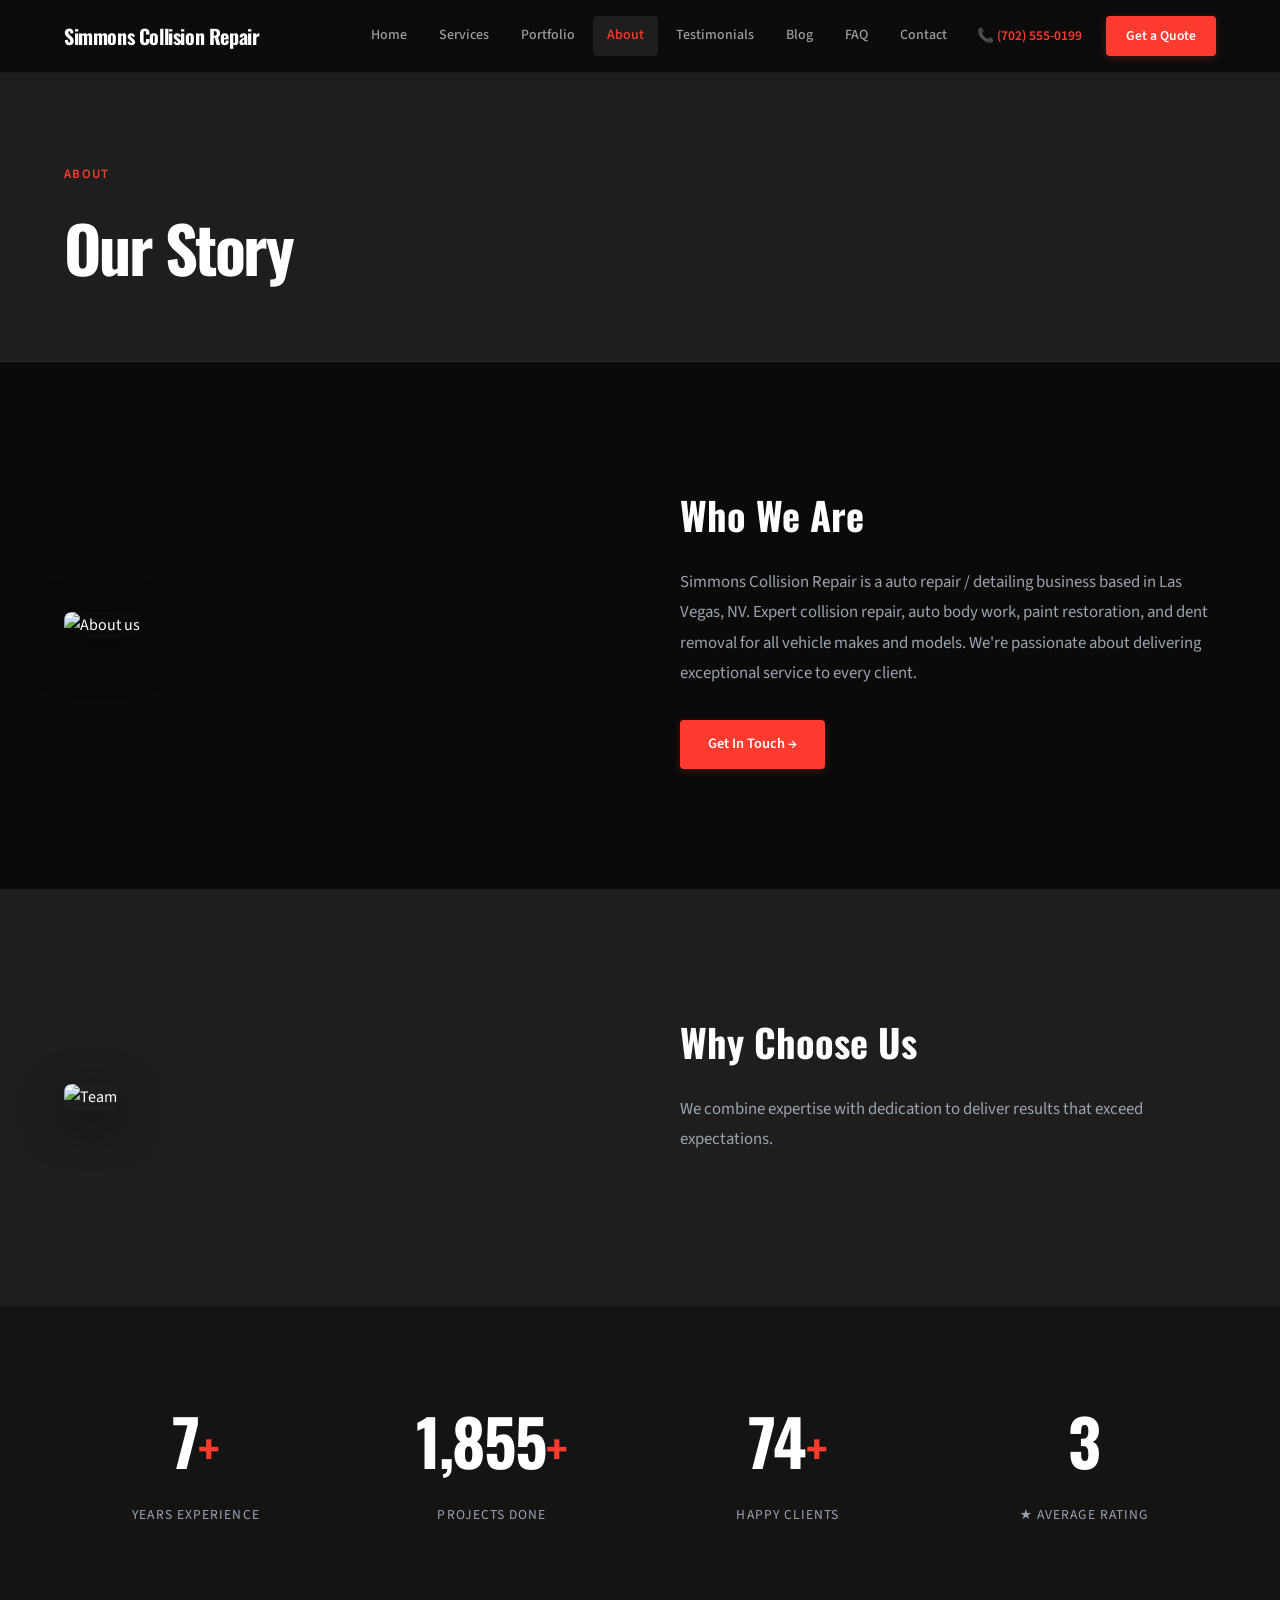
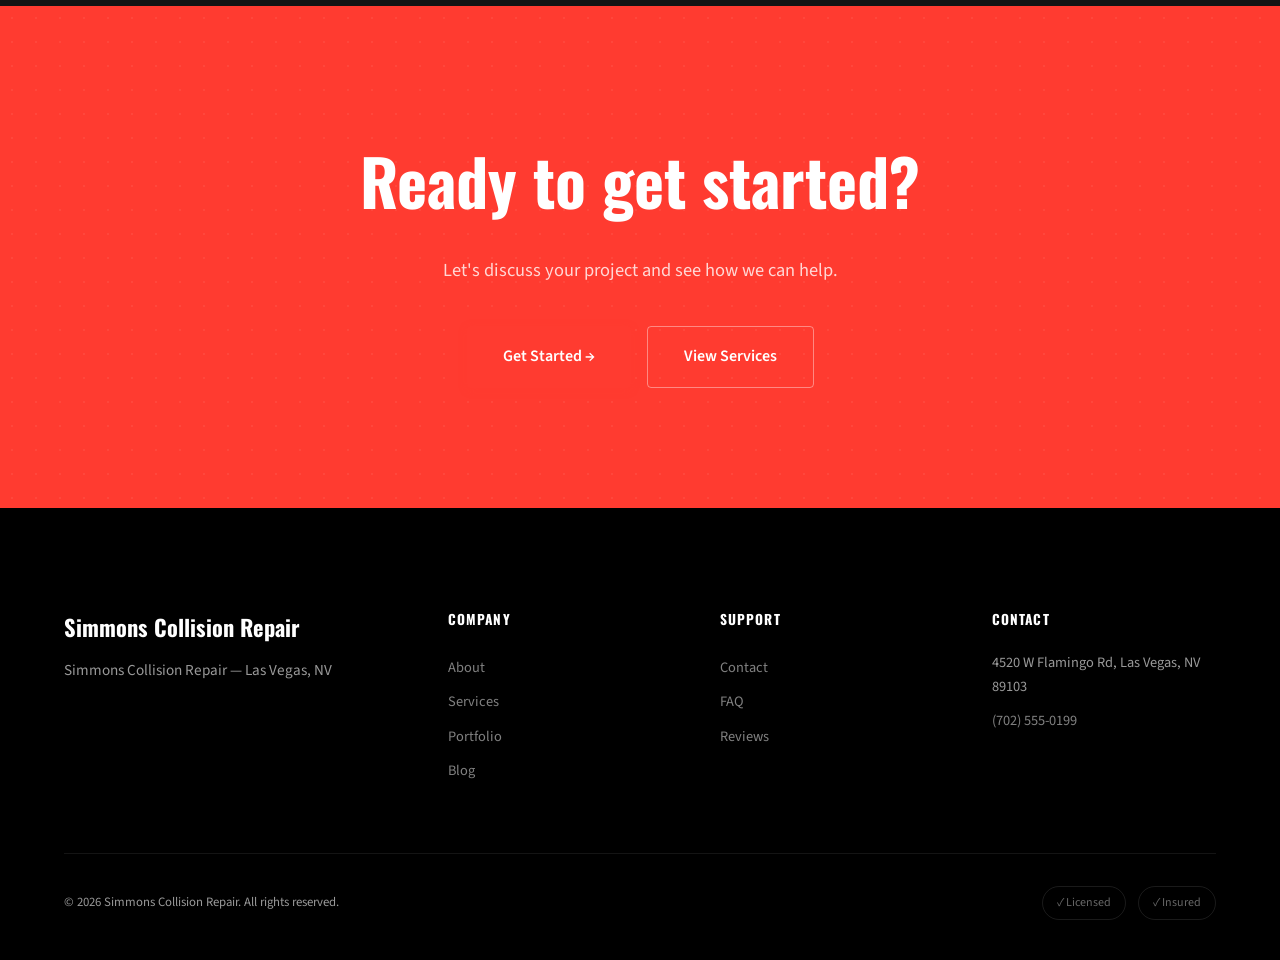
==== about.html @ 761c72a9 "Site build update" ====
<!DOCTYPE html>
<html lang="en" data-personality="bold">
<head>
  <meta charset="UTF-8">
  <meta name="viewport" content="width=device-width, initial-scale=1.0">
  <title>About | Simmons Collision Repair</title>
  <meta name="description" content="Expert collision repair, auto body work, paint restoration, and dent removal for all vehicle makes and models">
  <meta property="og:title" content="About | Simmons Collision Repair">
  <meta property="og:description" content="Expert collision repair, auto body work, paint restoration, and dent removal for all vehicle makes and models">
  <meta property="og:image" content="https://images.pexels.com/photos/33814733/pexels-photo-33814733.jpeg?auto=compress&amp;cs=tinysrgb&amp;dpr=2&amp;h=650&amp;w=940">
  <meta property="og:type" content="website">
  <meta name="twitter:card" content="summary_large_image">
  <link rel="preconnect" href="https://fonts.googleapis.com">
  <link rel="preconnect" href="https://fonts.gstatic.com" crossorigin>
  <link href="https://fonts.googleapis.com/css2?family=Oswald:wght@300;400;500;600;700;800;900&family=Source%20Sans%203:wght@300;400;500;600&display=swap" rel="stylesheet">
  <link rel="stylesheet" href="css/styles.css">
  <script type="application/ld+json">
  { "@context":"https://schema.org", "@type":"LocalBusiness",
    "name":"Simmons Collision Repair", "description":"Expert collision repair, auto body work, paint restoration, and dent removal for all vehicle makes and models",
    "address":{"@type":"PostalAddress","streetAddress":"4520 W Flamingo Rd, Las Vegas, NV 89103","addressLocality":"Las Vegas, NV"},"telephone":"(702) 555-0199" }
  </script>
</head>
<body>
  <nav class="nav nav--dark" id="nav">
    <div class="nav__inner">
      <a href="index.html" class="nav__logo">Simmons Collision Repair</a>
      <button class="nav__toggle" id="navToggle" aria-label="Menu">
        <span></span><span></span><span></span>
      </button>
      <div class="nav__menu" id="navMenu">
        <div class="nav__links"><a href="index.html" class="">Home</a>
            <a href="services.html" class="">Services</a>
            <a href="portfolio.html" class="">Portfolio</a>
            <a href="about.html" class="active">About</a>
            <a href="testimonials.html" class="">Testimonials</a>
            <a href="blog.html" class="">Blog</a>
            <a href="faq.html" class="">FAQ</a>
            <a href="contact.html" class="">Contact</a></div>
        <a href="tel:7025550199" class="nav__phone">📞 (702) 555-0199</a>
        <a href="contact.html" class="btn btn--sm btn--primary nav__cta">Get a Quote</a>
      </div>
    </div>
  </nav>
  <section class="page-hero"><div class="container"><span class="section__badge reveal">About</span>
    <h1 class="page-hero__title reveal">Our Story</h1></div></section>
  <section class="section"><div class="container"><div class="split">
    <div class="split__media reveal"><img src="https://images.pexels.com/photos/8986100/pexels-photo-8986100.jpeg?auto=compress&amp;cs=tinysrgb&amp;h=650&amp;w=940" alt="About us" loading="lazy"></div>
    <div class="split__content reveal"><h2 class="split__title">Who We Are</h2>
      <p class="split__text">Simmons Collision Repair is a auto repair / detailing business based in Las Vegas, NV. Expert collision repair, auto body work, paint restoration, and dent removal for all vehicle makes and models. We're passionate about delivering exceptional service to every client.</p><a href="contact.html" class="btn btn--primary">Get In Touch →</a></div>
  </div></div></section>
  <section class="section section--alt"><div class="container"><div class="split split--reverse">
    <div class="split__content reveal"><h2 class="split__title">Why Choose Us</h2>
      <p class="split__text">We combine expertise with dedication to deliver results that exceed expectations.</p></div>
    <div class="split__media reveal"><img src="https://images.pexels.com/photos/8478222/pexels-photo-8478222.jpeg?auto=compress&amp;cs=tinysrgb&amp;h=350" alt="Team" loading="lazy"></div>
  </div></div></section>

  <section class="stats ">
    <div class="container">
      <div class="stats__grid">
        <div class="stats__item reveal">
          <span class="stats__number" data-count="10">0</span><span class="stats__plus">+</span>
          <span class="stats__label">Years Experience</span>
        </div>
        <div class="stats__item reveal">
          <span class="stats__number" data-count="2500">0</span><span class="stats__plus">+</span>
          <span class="stats__label">Projects Done</span>
        </div>
        <div class="stats__item reveal">
          <span class="stats__number" data-count="100">0</span><span class="stats__plus">+</span>
          <span class="stats__label">Happy Clients</span>
        </div>
        <div class="stats__item reveal">
          <span class="stats__number" data-count="5.0">0</span>
          <span class="stats__label">★ Average Rating</span>
        </div>
      </div>
    </div>
  </section>
  <section class="cta-block">
    <div class="cta-block__pattern"></div>
    <div class="container cta-block__inner">
      <h2 class="cta-block__title reveal">Ready to get started?</h2>
      <p class="cta-block__text reveal">Let's discuss your project and see how we can help.</p>
      <div class="cta-block__buttons reveal">
        <a href="contact.html" class="btn btn--primary btn--lg">Get Started →</a>
        <a href="services.html" class="btn btn--outline-white btn--lg">View Services</a>
      </div>
    </div>
  </section>
  <footer class="footer">
    <div class="container">
      <div class="footer__top">
        <div class="footer__brand">
          <a href="index.html" class="footer__logo">Simmons Collision Repair</a>
          <p class="footer__tagline">Simmons Collision Repair — Las Vegas, NV</p>
          
        </div>
        <div class="footer__col">
          <h4>Company</h4>
          <a href="about.html">About</a><a href="services.html">Services</a>
          <a href="portfolio.html">Portfolio</a><a href="blog.html">Blog</a>
        </div>
        <div class="footer__col">
          <h4>Support</h4>
          <a href="contact.html">Contact</a><a href="faq.html">FAQ</a>
          <a href="testimonials.html">Reviews</a>
        </div>
        <div class="footer__col">
          <h4>Contact</h4>
          <p>4520 W Flamingo Rd, Las Vegas, NV 89103</p>
          <p><a href="tel:7025550199" class="footer__phone">(702) 555-0199</a></p>
        </div>
      </div>
      
      <div class="footer__bottom">
        <p>&copy; 2026 Simmons Collision Repair. All rights reserved.</p>
        <div class="footer__badges"><span class="badge">✓ Licensed</span><span class="badge">✓ Insured</span></div>
      </div>
    </div>
  </footer>
  <script src="js/main.js"></script>
</body>
</html>
---- css/styles.css ----
*, *::before, *::after { box-sizing: border-box; margin: 0; padding: 0; }
:root {
  --primary: #FF3B30; --secondary: #1A1A1A; --accent: #FF9500;
  --bg: #0A0A0A; --surface: #141414; --surface-alt: #1E1E1E;
  --text: #FFFFFF; --text-muted: #9CA3AF; --text-light: #6B7280;
  --hero-bg-color: #000000; --hero-text: #FFFFFF;
  --radius: 4px; --radius-lg: 8px;
  --font-display: 'Oswald', system-ui, sans-serif;
  --font-body: 'Source Sans 3', system-ui, sans-serif;
  --display-weight: 900; --body-weight: 400;
  --headline-size: clamp(3.5rem, 9vw, 7rem);
  --section-padding: 120px;
  --transition: 0.3s cubic-bezier(0.4, 0, 0.2, 1);
  --shadow-sm: 0 1px 3px rgba(0,0,0,0.3);
  --shadow-md: 0 4px 16px rgba(0,0,0,0.4);
  --shadow-lg: 0 12px 40px rgba(0,0,0,0.5);
  --shadow-xl: 0 24px 64px rgba(0,0,0,0.6);
}
html { scroll-behavior: smooth; }
body { font-family: var(--font-body); font-weight: var(--body-weight); color: var(--text); background: var(--bg); line-height: 1.7; -webkit-font-smoothing: antialiased; overflow-x: hidden; }
.container { max-width: 1200px; margin: 0 auto; padding: 0 24px; }
.container--sm { max-width: 800px; }

/* NAV */
.nav { position: fixed; top: 0; left: 0; right: 0; z-index: 1000; background: rgba(10,10,10,0.9); backdrop-filter: blur(20px); border-bottom: 1px solid rgba(255,255,255,0.06); transition: var(--transition); }
.nav.scrolled { box-shadow: 0 1px 12px rgba(0,0,0,0.4); }
.nav__inner { max-width: 1200px; margin: 0 auto; padding: 0 24px; display: flex; align-items: center; justify-content: space-between; height: 72px; }
.nav__logo { font-family: var(--font-display); font-weight: var(--display-weight); font-size: 1.25rem; color: #fff; text-decoration: none; letter-spacing: -0.02em; }
.nav__menu { display: flex; align-items: center; gap: 8px; }
.nav__links { display: flex; gap: 4px; }
.nav__links a { font-weight: 500; font-size: 0.875rem; color: rgba(255,255,255,0.6); text-decoration: none; padding: 8px 14px; border-radius: var(--radius); transition: var(--transition); }
.nav__links a:hover { color: #fff; background: rgba(255,255,255,0.06); }
.nav__links a.active { color: var(--primary); background: rgba(255,255,255,0.08); }
.nav__cta { margin-left: 16px; }
.nav__toggle { display: none; flex-direction: column; gap: 5px; background: none; border: none; cursor: pointer; padding: 8px; z-index: 1001; }
.nav__toggle span { display: block; width: 22px; height: 2px; background: #fff; transition: var(--transition); border-radius: 2px; }
.nav__toggle.active span:nth-child(1) { transform: rotate(45deg) translate(5px,5px); }
.nav__toggle.active span:nth-child(2) { opacity: 0; }
.nav__toggle.active span:nth-child(3) { transform: rotate(-45deg) translate(5px,-5px); }

/* HERO BASE */
.hero { min-height: 100vh; display: flex; align-items: center; position: relative; overflow: hidden; padding-top: 72px; }
.hero__bg { position: absolute; inset: 0; background-image: var(--hero-bg); background-size: cover; background-position: center; }
.hero__overlay { position: absolute; inset: 0; background: linear-gradient(135deg, rgba(0,0,0,0.75), rgba(0,0,0,0.4)); }
.hero__inner { position: relative; z-index: 2; padding: 80px 0 120px; width: 100%; }
.hero__content { max-width: 720px; }
.hero__badge { display: inline-flex; align-items: center; gap: 10px; padding: 8px 18px; border-radius: 100px; font-size: 0.8rem; font-weight: 500; margin-bottom: 28px; }
.hero__badge-dot { width: 8px; height: 8px; background: #22c55e; border-radius: 50%; box-shadow: 0 0 8px #22c55e; animation: pulse 2s infinite; }
@keyframes pulse { 0%,100% { opacity:1; } 50% { opacity:0.4; } }
.hero__title { font-family: var(--font-display); font-size: var(--headline-size); font-weight: var(--display-weight); line-height: 1.05; letter-spacing: -0.04em; margin-bottom: 24px; }
.hero__subtitle { font-size: clamp(1.1rem, 2vw, 1.3rem); line-height: 1.7; margin-bottom: 40px; max-width: 560px; }
.hero__actions { display: flex; gap: 16px; flex-wrap: wrap; }
.hero__divider { width: 48px; height: 2px; background: var(--accent); margin-bottom: 24px; }

/* HERO VARIANTS */
.hero--bold .hero__title, .hero--bold .hero__subtitle { color: #fff; }
.hero--bold .hero__badge { background: rgba(255,255,255,0.08); border: 1px solid rgba(255,255,255,0.12); color: rgba(255,255,255,0.9); }
.hero--bold .hero__geometric { position: absolute; inset: 0; z-index: 1; overflow: hidden; }
.hero--bold .hero__geometric div { position: absolute; border: 2px solid var(--primary); opacity: 0.15; }
.hero--bold .hero__geometric div:nth-child(1) { width: 300px; height: 300px; top: 10%; right: -50px; transform: rotate(15deg); }
.hero--bold .hero__geometric div:nth-child(2) { width: 200px; height: 200px; bottom: 15%; right: 20%; transform: rotate(-30deg); }
.hero--bold .hero__geometric div:nth-child(3) { width: 150px; height: 150px; top: 40%; right: 10%; border-radius: 50%; }

.hero--elegant { background: var(--hero-bg-color); min-height: 90vh; }
.hero--elegant .hero__inner--split { display: grid; grid-template-columns: 1fr 1fr; gap: 80px; align-items: center; }
.hero--elegant .hero__title { color: var(--hero-text); font-weight: 600; letter-spacing: -0.03em; }
.hero--elegant .hero__subtitle { color: var(--text-muted); }
.hero--elegant .hero__media img { width: 100%; border-radius: var(--radius-lg); object-fit: cover; aspect-ratio: 3/4; }

.hero--friendly { background: var(--hero-bg-color); }
.hero--friendly .hero__title { color: var(--hero-text); }
.hero--friendly .hero__subtitle { color: var(--text-muted); margin-left: auto; margin-right: auto; }
.hero--friendly .hero__badge { background: var(--surface); border: 1px solid rgba(0,0,0,0.08); color: var(--text); font-size: 1rem; padding: 10px 24px; border-radius: var(--radius-lg); }
.hero--friendly .hero__shapes { position: absolute; inset: 0; overflow: hidden; z-index: 0; }
.hero--friendly .hero__shapes div { position: absolute; border-radius: 50%; opacity: 0.08; }
.hero--friendly .hero__shapes div:nth-child(1) { width: 400px; height: 400px; background: var(--primary); top: -100px; right: -100px; }
.hero--friendly .hero__shapes div:nth-child(2) { width: 300px; height: 300px; background: var(--secondary); bottom: -50px; left: -80px; }
.hero--friendly .hero__shapes div:nth-child(3) { width: 200px; height: 200px; background: var(--accent); top: 50%; left: 60%; }

.hero--modern { background: var(--hero-bg-color); }
.hero--modern .hero__mesh { position: absolute; inset: 0; background: radial-gradient(at 30% 20%, color-mix(in srgb, var(--primary) 8%, transparent) 0%, transparent 60%), radial-gradient(at 70% 80%, color-mix(in srgb, var(--accent) 6%, transparent) 0%, transparent 50%); }
.hero--modern .hero__title { color: var(--hero-text); }
.hero--modern .hero__subtitle { color: var(--text-muted); margin-left: auto; margin-right: auto; }
.hero--modern .hero__badge { background: var(--surface); border: 1px solid rgba(0,0,0,0.08); color: var(--text-muted); }

.hero--trustworthy .hero__title { color: #fff; }
.hero--trustworthy .hero__subtitle { color: rgba(255,255,255,0.8); }
.hero--trustworthy .hero__badges-strip { display: flex; gap: 12px; flex-wrap: wrap; margin-bottom: 28px; }
.trust-badge { background: rgba(255,255,255,0.1); border: 1px solid rgba(255,255,255,0.2); color: rgba(255,255,255,0.9); padding: 6px 16px; border-radius: 4px; font-size: 0.8rem; font-weight: 600; }

.hero--energetic .hero__gradient-overlay { position: absolute; inset: 0; background: linear-gradient(135deg, rgba(220,38,38,0.6), rgba(124,58,237,0.4), rgba(0,0,0,0.8)); }
.hero--energetic .hero__diagonal { position: absolute; bottom: -2px; left: 0; right: 0; height: 120px; background: var(--bg); clip-path: polygon(0 100%, 100% 0, 100% 100%); z-index: 3; }
.hero--energetic .hero__title { color: #fff; text-transform: uppercase; letter-spacing: -0.02em; }
.hero--energetic .hero__subtitle { color: rgba(255,255,255,0.7); }
.hero--energetic .hero__badge { background: rgba(255,255,255,0.08); border: 1px solid rgba(255,255,255,0.15); color: rgba(255,255,255,0.9); letter-spacing: 0.15em; text-transform: uppercase; font-size: 0.75rem; }
.btn--glow { box-shadow: 0 0 30px color-mix(in srgb, var(--primary) 40%, transparent); }
.btn--glow:hover { box-shadow: 0 0 50px color-mix(in srgb, var(--primary) 60%, transparent); }

/* BUTTONS */
.btn { display: inline-flex; align-items: center; justify-content: center; padding: 12px 28px; border-radius: var(--radius); font-family: var(--font-body); font-weight: 600; font-size: 0.9rem; text-decoration: none; transition: all 0.25s; cursor: pointer; border: none; min-height: 44px; white-space: nowrap; }
.btn--sm { padding: 8px 20px; font-size: 0.85rem; min-height: 36px; }
.btn--lg { padding: 16px 36px; font-size: 1rem; min-height: 52px; }
.btn--full { width: 100%; }
.btn--primary { background: var(--primary); color: #fff; box-shadow: 0 2px 8px color-mix(in srgb, var(--primary) 25%, transparent); }
.btn--primary:hover { filter: brightness(1.1); transform: translateY(-2px); box-shadow: 0 8px 24px color-mix(in srgb, var(--primary) 35%, transparent); }
.btn--ghost { background: transparent; color: #fff; border: 1.5px solid rgba(255,255,255,0.3); }
.btn--ghost:hover { background: rgba(255,255,255,0.1); border-color: rgba(255,255,255,0.5); }
.btn--outline { background: transparent; color: var(--primary); border: 1.5px solid var(--primary); }
.btn--outline:hover { background: var(--primary); color: #fff; }
.btn--outline-white { background: transparent; color: #fff; border: 1.5px solid rgba(255,255,255,0.4); }
.btn--outline-white:hover { background: rgba(255,255,255,0.15); border-color: #fff; }

/* SECTIONS */
.section { padding: var(--section-padding) 0; }
.section--alt { background: var(--surface-alt); }
.section__header { text-align: center; max-width: 640px; margin: 0 auto 72px; }
.section__badge { display: inline-block; font-size: 0.8rem; font-weight: 600; text-transform: uppercase; letter-spacing: 0.1em; color: var(--primary); margin-bottom: 16px; }
.section__title { font-family: var(--font-display); font-size: clamp(2.2rem, 4vw, 3.5rem); font-weight: var(--display-weight); letter-spacing: -0.03em; line-height: 1.1; margin-bottom: 20px; }
.section__cta { text-align: center; margin-top: 56px; }
.page-hero { padding: 160px 0 80px; background: var(--surface-alt); border-bottom: 1px solid rgba(255,255,255,0.06); }
.page-hero__title { font-family: var(--font-display); font-size: clamp(2.8rem, 5vw, 4.5rem); font-weight: var(--display-weight); letter-spacing: -0.04em; line-height: 1.05; margin-top: 12px; }
.page-hero__subtitle { color: var(--text-muted); font-size: 1.2rem; margin-top: 16px; max-width: 600px; line-height: 1.7; }

/* GRID */
.grid { display: grid; gap: 32px; }
.grid--2 { grid-template-columns: repeat(auto-fit, minmax(340px, 1fr)); }
.grid--3 { grid-template-columns: repeat(auto-fit, minmax(300px, 1fr)); }

/* CARDS */
.card { background: var(--surface); border-radius: var(--radius-lg); overflow: hidden; border: 1px solid rgba(255,255,255,0.06); transition: transform 0.4s cubic-bezier(0.4,0,0.2,1), box-shadow 0.4s; }
.card:hover { transform: translateY(-8px); box-shadow: var(--shadow-xl); }
.card__accent { height: 4px; background: linear-gradient(90deg, var(--primary), var(--accent)); }
.card__img, .card__img-wrap img { width: 100%; height: 240px; object-fit: cover; display: block; }
.card__body { padding: 28px; }
.card__category { display: inline-block; font-size: 0.75rem; font-weight: 600; text-transform: uppercase; letter-spacing: 0.08em; color: var(--primary); margin-bottom: 12px; }
.card__title { font-family: var(--font-display); font-size: 1.25rem; font-weight: 700; margin-bottom: 10px; line-height: 1.3; }
.card__text { color: var(--text-muted); font-size: 0.95rem; margin-bottom: 20px; line-height: 1.7; }
.card__meta { font-size: 0.8rem; color: var(--text-light); }

/* STATS */
.stats { background: var(--surface); padding: 80px 0; }
.stats--dark { background: #0a0a0a; color: #fff; }
.stats--dark .stats__number { color: #fff; }
.stats--dark .stats__label { color: rgba(255,255,255,0.5); }
.stats__grid { display: grid; grid-template-columns: repeat(4, 1fr); gap: 32px; }
.stats__item { text-align: center; }
.stats__number { font-family: var(--font-display); font-size: clamp(2.5rem, 5vw, 4rem); font-weight: var(--display-weight); letter-spacing: -0.03em; display: inline; }
.stats__plus { font-family: var(--font-display); font-size: clamp(2rem, 4vw, 3rem); font-weight: var(--display-weight); color: var(--primary); }
.stats__label { font-size: 0.85rem; color: var(--text-muted); text-transform: uppercase; letter-spacing: 0.08em; margin-top: 8px; display: block; }

/* TESTIMONIALS */
.testimonials__list { display: grid; gap: 24px; max-width: 800px; margin: 0 auto; }
.testimonial { padding: 36px; background: var(--surface); border-radius: var(--radius-lg); border: 1px solid rgba(255,255,255,0.06); position: relative; transition: transform 0.3s, box-shadow 0.3s; }
.testimonial:hover { transform: translateY(-4px); box-shadow: var(--shadow-lg); }
.testimonial--full { background: var(--surface-alt); }
.testimonial__quote { font-family: Georgia, serif; font-size: 4rem; color: var(--primary); opacity: 0.2; line-height: 1; position: absolute; top: 16px; right: 28px; }
.testimonial__stars { color: var(--accent); font-size: 1rem; margin-bottom: 16px; letter-spacing: 2px; }
.testimonial__text { font-size: 1rem; line-height: 1.7; margin-bottom: 24px; font-style: italic; }
.testimonial__author { display: flex; align-items: center; gap: 14px; }
.testimonial__avatar { width: 44px; height: 44px; border-radius: 50%; background: var(--primary); color: #fff; display: flex; align-items: center; justify-content: center; font-weight: 700; font-size: 1.1rem; }
.testimonial__name { font-weight: 600; font-size: 0.95rem; }
.testimonial__role { font-size: 0.8rem; color: var(--text-muted); }

/* SERVICE DETAIL */
.service-detail__list { display: flex; flex-direction: column; gap: 100px; }
.service-detail { display: grid; grid-template-columns: 1fr 1fr; gap: 64px; align-items: center; }
.service-detail:nth-child(even) { direction: rtl; }
.service-detail:nth-child(even) > * { direction: ltr; }
.service-detail__img img { width: 100%; border-radius: var(--radius-lg); object-fit: cover; aspect-ratio: 4/3; box-shadow: var(--shadow-lg); }
.service-detail__content h2 { font-family: var(--font-display); font-size: 2rem; font-weight: var(--display-weight); margin-bottom: 16px; }
.service-detail__content p { color: var(--text-muted); line-height: 1.8; margin-bottom: 28px; }

/* SPLIT */
.split { display: grid; grid-template-columns: 1fr 1fr; gap: 80px; align-items: center; }
.split--reverse { direction: rtl; }
.split--reverse > * { direction: ltr; }
.split__media img { width: 100%; border-radius: var(--radius-lg); object-fit: cover; aspect-ratio: 4/3; box-shadow: var(--shadow-lg); }
.split__title { font-family: var(--font-display); font-size: clamp(1.8rem, 3vw, 2.5rem); font-weight: var(--display-weight); margin-bottom: 20px; }
.split__text { color: var(--text-muted); line-height: 1.8; margin-bottom: 32px; font-size: 1.05rem; }

/* CTA BLOCK */
.cta-block { background: var(--primary); padding: var(--section-padding) 0; position: relative; overflow: hidden; }
.cta-block__pattern { position: absolute; inset: 0; background-image: radial-gradient(rgba(255,255,255,0.06) 1px, transparent 1px); background-size: 24px 24px; }
.cta-block__inner { position: relative; text-align: center; }
.cta-block__title { font-family: var(--font-display); font-size: clamp(2.5rem, 5vw, 4rem); font-weight: var(--display-weight); color: #fff; margin-bottom: 20px; }
.cta-block__text { color: rgba(255,255,255,0.8); font-size: 1.15rem; max-width: 560px; margin: 0 auto 40px; line-height: 1.7; }
.cta-block__buttons { display: flex; gap: 16px; justify-content: center; flex-wrap: wrap; }

/* FAQ */
.faq__list { display: flex; flex-direction: column; gap: 8px; }
.faq { border: 1px solid rgba(255,255,255,0.08); border-radius: var(--radius-lg); overflow: hidden; }
.faq__question { width: 100%; padding: 22px 28px; display: flex; justify-content: space-between; align-items: center; background: var(--surface); border: none; cursor: pointer; text-align: left; font-family: var(--font-body); font-size: 1rem; font-weight: 600; color: var(--text); transition: background 0.2s; }
.faq__question:hover { background: var(--surface-alt); }
.faq__icon { transition: transform 0.3s; flex-shrink: 0; margin-left: 16px; }
.faq.open .faq__icon { transform: rotate(180deg); }
.faq__answer { max-height: 0; overflow: hidden; transition: max-height 0.4s ease, padding 0.4s ease; background: var(--surface); }
.faq.open .faq__answer { max-height: 300px; padding: 0 28px 22px; }
.faq__answer p { color: var(--text-muted); line-height: 1.7; }

/* CONTACT */
.contact-grid { display: grid; grid-template-columns: 1.3fr 0.7fr; gap: 64px; align-items: start; }
.contact-form { display: flex; flex-direction: column; gap: 20px; }
.form-row { display: grid; grid-template-columns: 1fr 1fr; gap: 20px; }
.form-group { display: flex; flex-direction: column; gap: 8px; }
.form-group label { font-weight: 600; font-size: 0.85rem; }
.form-group input, .form-group textarea { padding: 14px 18px; border: 1.5px solid rgba(255,255,255,0.12); border-radius: var(--radius); font-family: var(--font-body); font-size: 0.95rem; transition: var(--transition); background: var(--surface); color: var(--text); }
.form-group input:focus, .form-group textarea:focus { outline: none; border-color: var(--primary); box-shadow: 0 0 0 4px color-mix(in srgb, var(--primary) 12%, transparent); }
.contact-info { display: flex; flex-direction: column; gap: 20px; }
.contact-info__card { padding: 28px; background: var(--surface); border-radius: var(--radius-lg); border: 1px solid rgba(255,255,255,0.06); }
.contact-info__card h3 { font-family: var(--font-display); font-size: 1rem; font-weight: 700; margin-bottom: 8px; }
.contact-info__card p { color: var(--text-muted); font-size: 0.9rem; margin-bottom: 4px; }
.contact-info__card a { color: var(--primary); text-decoration: none; transition: var(--transition); }
.contact-info__card a:hover { opacity: 0.8; }
.contact-phone { font-family: var(--font-display); font-size: 1.5rem; font-weight: var(--display-weight); color: var(--primary); text-decoration: none; display: block; margin-top: 4px; }
.contact-phone:hover { opacity: 0.8; }
.map-embed { border-radius: var(--radius-lg); overflow: hidden; box-shadow: var(--shadow-lg); }
.nav__phone { font-size: 0.85rem; font-weight: 600; color: var(--primary); text-decoration: none; margin-left: 8px; white-space: nowrap; }
.nav__phone:hover { opacity: 0.8; }
.footer__phone { color: rgba(255,255,255,0.7); text-decoration: none; }
.footer__phone:hover { color: #fff; }
.footer__website a { color: rgba(255,255,255,0.5); text-decoration: none; font-size: 0.9rem; }
.footer__website a:hover { color: #fff; }
.footer__hours { border-top: 1px solid rgba(255,255,255,0.08); padding-top: 32px; margin-bottom: 32px; display: grid; grid-template-columns: repeat(auto-fit, minmax(200px, 1fr)); gap: 8px; }
.footer__hours h4 { grid-column: 1 / -1; color: #fff; font-family: var(--font-display); font-size: 0.85rem; text-transform: uppercase; letter-spacing: 0.08em; margin-bottom: 8px; font-weight: 700; }
.footer__hours p { color: rgba(255,255,255,0.5); font-size: 0.85rem; }
.split__website { margin-bottom: 20px; }
.split__website a { color: var(--primary); text-decoration: none; font-weight: 500; }
.split__website a:hover { opacity: 0.8; }
.empty-state { text-align: center; padding: 80px 20px; }
.empty-state h2 { font-family: var(--font-display); font-size: 1.8rem; margin-bottom: 16px; }

/* PRICING */
.pricing-section { background: var(--surface-alt); }
.pricing__grid { display: grid; grid-template-columns: repeat(auto-fit, minmax(320px, 1fr)); gap: 32px; max-width: 860px; margin: 0 auto; }
.pricing__card { background: var(--surface); border: 1px solid rgba(255,255,255,0.08); border-radius: var(--radius-lg); padding: 40px 32px; display: flex; flex-direction: column; position: relative; transition: transform 0.3s, box-shadow 0.3s; }
.pricing__card:hover { transform: translateY(-4px); box-shadow: var(--shadow-lg); }
.pricing__card--featured { border: 2px solid var(--primary); box-shadow: var(--shadow-md); }
.pricing__badge { position: absolute; top: -14px; left: 50%; transform: translateX(-50%); background: var(--primary); color: #fff; font-size: 0.75rem; font-weight: 700; text-transform: uppercase; letter-spacing: 0.08em; padding: 6px 20px; border-radius: 100px; white-space: nowrap; }
.pricing__header { text-align: center; margin-bottom: 32px; padding-bottom: 32px; border-bottom: 1px solid rgba(255,255,255,0.06); }
.pricing__plan { font-family: var(--font-display); font-size: 1.1rem; font-weight: 700; text-transform: uppercase; letter-spacing: 0.05em; color: var(--text-muted); margin-bottom: 16px; }
.pricing__price { display: flex; align-items: flex-start; justify-content: center; gap: 2px; }
.pricing__currency { font-family: var(--font-display); font-size: 1.5rem; font-weight: 700; margin-top: 8px; }
.pricing__amount { font-family: var(--font-display); font-size: 4rem; font-weight: var(--display-weight); letter-spacing: -0.03em; line-height: 1; }
.pricing__period { font-size: 0.85rem; color: var(--text-muted); margin-top: 8px; }
.pricing__features { list-style: none; flex: 1; margin-bottom: 32px; display: flex; flex-direction: column; gap: 12px; }
.pricing__features li { font-size: 0.95rem; color: var(--text-muted); padding-left: 4px; }
.pricing__retainer { text-align: center; margin-top: 40px; font-size: 0.9rem; color: var(--text-muted); }
.pricing__retainer a { color: var(--primary); text-decoration: none; font-weight: 600; }
.pricing__retainer a:hover { opacity: 0.8; }
.empty-state p { color: var(--text-muted); margin-bottom: 32px; }

/* FOOTER */
.footer { background: #000; color: rgba(255,255,255,0.6); padding: 100px 0 40px; }
.footer__top { display: grid; grid-template-columns: 1.5fr 1fr 1fr 1fr; gap: 48px; margin-bottom: 64px; }
.footer__logo { font-family: var(--font-display); color: #fff; font-size: 1.4rem; font-weight: var(--display-weight); text-decoration: none; display: block; margin-bottom: 12px; }
.footer__tagline { font-size: 0.95rem; margin-bottom: 24px; }
.footer__col h4 { color: #fff; font-family: var(--font-display); font-size: 0.85rem; text-transform: uppercase; letter-spacing: 0.08em; margin-bottom: 20px; font-weight: 700; }
.footer__col a { display: block; color: rgba(255,255,255,0.5); text-decoration: none; padding: 5px 0; font-size: 0.9rem; transition: color 0.2s; }
.footer__col a:hover { color: #fff; }
.footer__col p { font-size: 0.9rem; margin-bottom: 4px; }
.footer__bottom { border-top: 1px solid rgba(255,255,255,0.08); padding-top: 32px; display: flex; justify-content: space-between; align-items: center; flex-wrap: wrap; gap: 16px; }
.footer__bottom p { font-size: 0.8rem; }
.footer__badges { display: flex; gap: 12px; }
.badge { font-size: 0.75rem; color: rgba(255,255,255,0.4); padding: 6px 14px; border: 1px solid rgba(255,255,255,0.1); border-radius: 100px; }

/* ANIMATIONS */
.reveal { opacity: 0; transform: translateY(32px); transition: opacity 0.8s cubic-bezier(0.16,1,0.3,1), transform 0.8s cubic-bezier(0.16,1,0.3,1); }
.reveal.visible { opacity: 1; transform: translateY(0); }
.reveal:nth-child(2) { transition-delay: 0.1s; }
.reveal:nth-child(3) { transition-delay: 0.2s; }

/* RESPONSIVE */
@media (max-width: 1024px) { .stats__grid { grid-template-columns: repeat(2, 1fr); gap: 48px; } .footer__top { grid-template-columns: 1fr 1fr; } }
@media (max-width: 768px) {
  .nav__toggle { display: flex; }
  .nav__menu { position: fixed; top: 0; right: 0; bottom: 0; width: 300px; background: var(--surface); flex-direction: column; padding: 96px 32px 32px; transform: translateX(100%); transition: transform 0.4s cubic-bezier(0.4,0,0.2,1); box-shadow: -8px 0 32px rgba(0,0,0,0.2); z-index: 999; }
  .nav__menu.open { transform: translateX(0); }
  .nav__links { flex-direction: column; gap: 4px; }
  .nav__links a { padding: 14px 16px; font-size: 1rem; }
  .nav__cta { margin-left: 0; margin-top: 16px; width: 100%; text-align: center; }
  .hero__inner--split { grid-template-columns: 1fr !important; gap: 40px !important; }
  .hero__media { order: -1; }
  .hero__actions { flex-direction: column; }
  .hero__actions .btn { width: 100%; }
  .hero--energetic .hero__diagonal { height: 60px; }
  .stats__grid { grid-template-columns: repeat(2, 1fr); gap: 32px; }
  .grid--2, .grid--3 { grid-template-columns: 1fr; }
  .split, .split--reverse { grid-template-columns: 1fr; direction: ltr; gap: 40px; }
  .service-detail { grid-template-columns: 1fr; gap: 32px; }
  .service-detail:nth-child(even) { direction: ltr; }
  .contact-grid { grid-template-columns: 1fr; }
  .form-row { grid-template-columns: 1fr; }
  .footer__top { grid-template-columns: 1fr; gap: 40px; }
  .footer__bottom { flex-direction: column; text-align: center; }
  .page-hero { padding: 120px 0 60px; }
  .section { padding: 80px 0; }
}
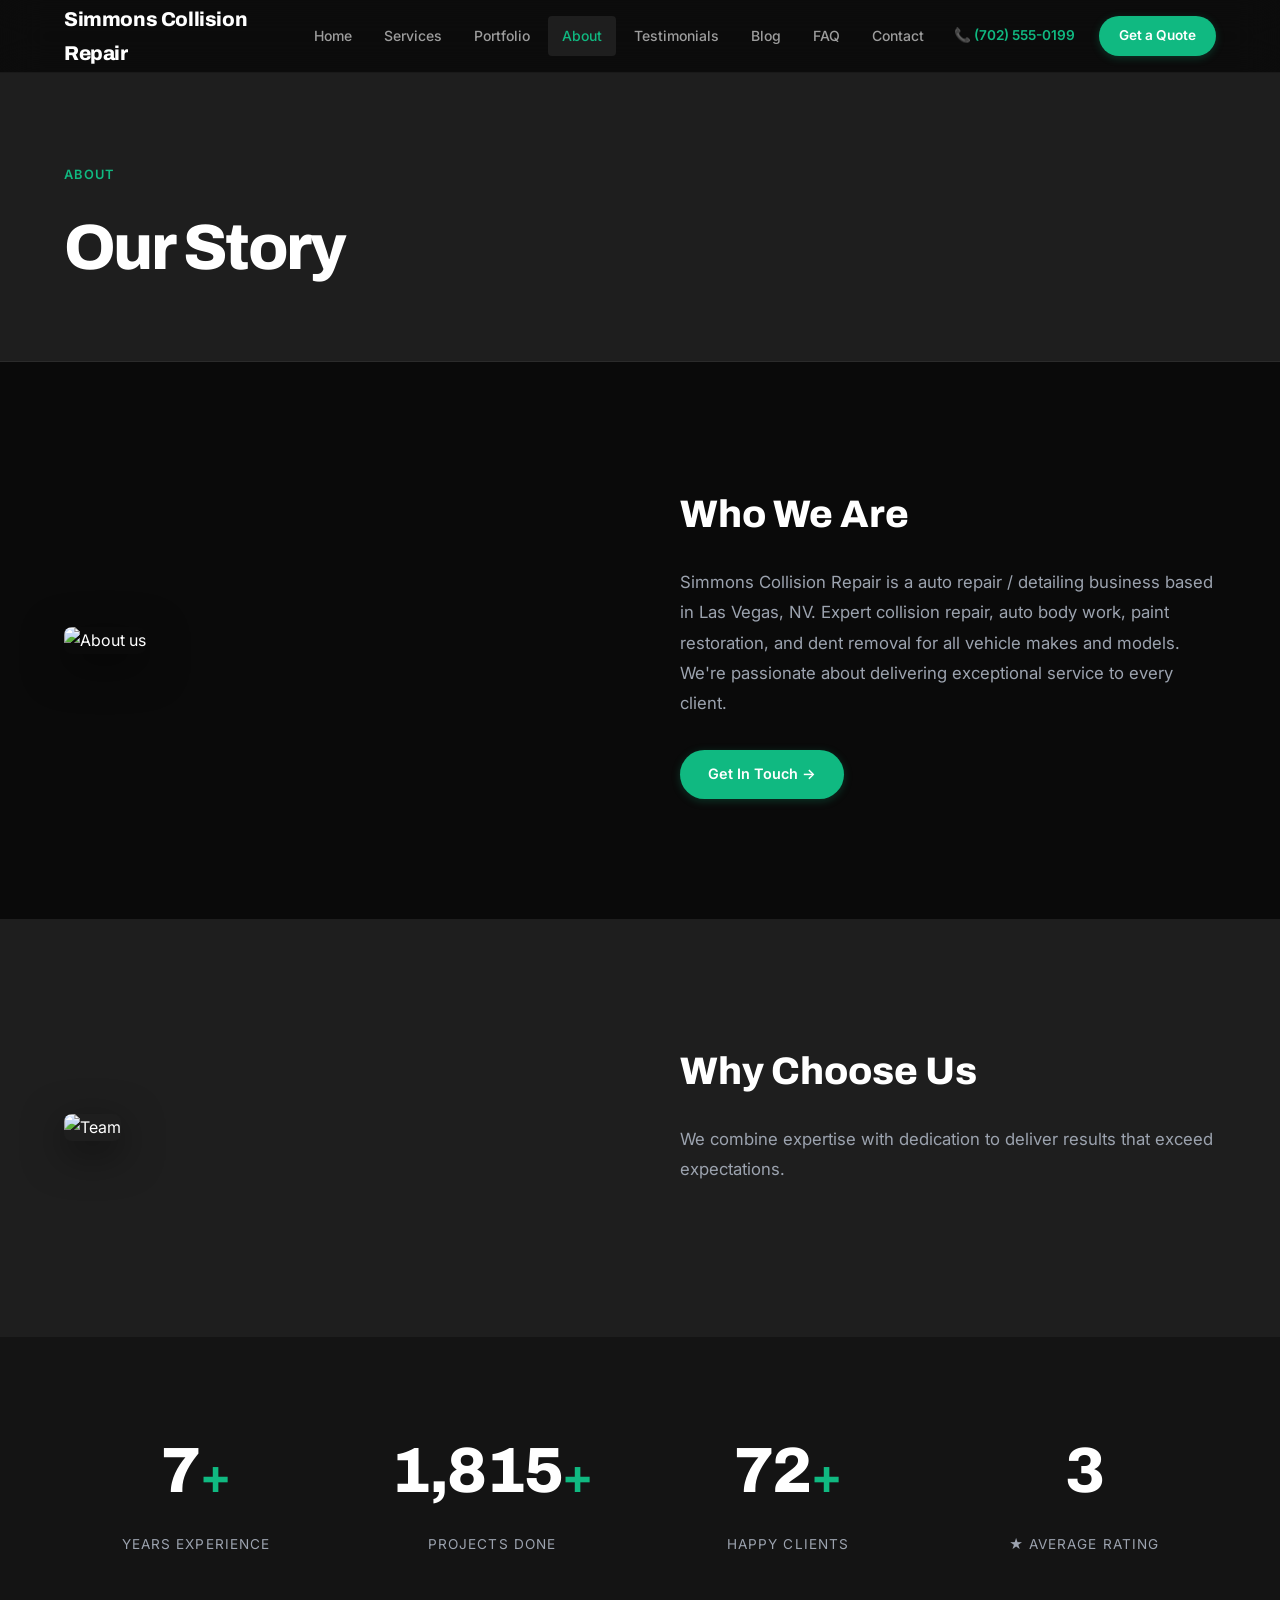
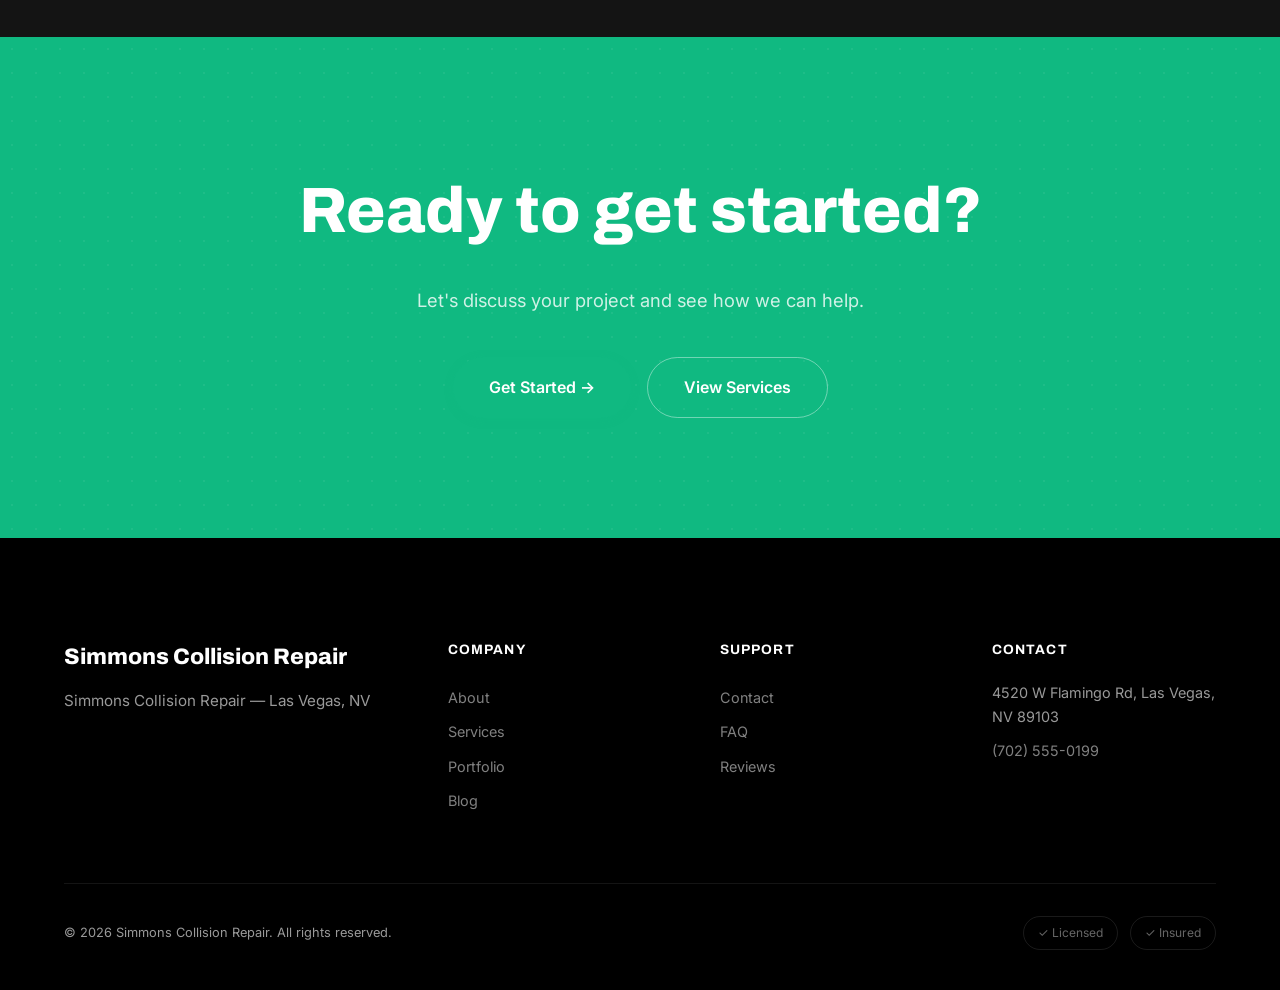
==== commit 5f1af180: "Site build update" ====
--- a/about.html
+++ b/about.html
@@ -7,12 +7,12 @@
   <meta name="description" content="Expert collision repair, auto body work, paint restoration, and dent removal for all vehicle makes and models">
   <meta property="og:title" content="About | Simmons Collision Repair">
   <meta property="og:description" content="Expert collision repair, auto body work, paint restoration, and dent removal for all vehicle makes and models">
-  <meta property="og:image" content="https://images.pexels.com/photos/33814733/pexels-photo-33814733.jpeg?auto=compress&amp;cs=tinysrgb&amp;dpr=2&amp;h=650&amp;w=940">
+  <meta property="og:image" content="https://images.pexels.com/photos/4116224/pexels-photo-4116224.jpeg?auto=compress&amp;cs=tinysrgb&amp;dpr=2&amp;h=650&amp;w=940">
   <meta property="og:type" content="website">
   <meta name="twitter:card" content="summary_large_image">
   <link rel="preconnect" href="https://fonts.googleapis.com">
   <link rel="preconnect" href="https://fonts.gstatic.com" crossorigin>
-  <link href="https://fonts.googleapis.com/css2?family=Oswald:wght@300;400;500;600;700;800;900&family=Source%20Sans%203:wght@300;400;500;600&display=swap" rel="stylesheet">
+  <link href="https://fonts.googleapis.com/css2?family=Archivo:wght@300;400;500;600;700;800;900&family=Inter:wght@300;400;500;600&display=swap" rel="stylesheet">
   <link rel="stylesheet" href="css/styles.css">
   <script type="application/ld+json">
   { "@context":"https://schema.org", "@type":"LocalBusiness",
@@ -44,14 +44,14 @@
   <section class="page-hero"><div class="container"><span class="section__badge reveal">About</span>
     <h1 class="page-hero__title reveal">Our Story</h1></div></section>
   <section class="section"><div class="container"><div class="split">
-    <div class="split__media reveal"><img src="https://images.pexels.com/photos/8986100/pexels-photo-8986100.jpeg?auto=compress&amp;cs=tinysrgb&amp;h=650&amp;w=940" alt="About us" loading="lazy"></div>
+    <div class="split__media reveal"><img src="https://images.pexels.com/photos/8478206/pexels-photo-8478206.jpeg?auto=compress&amp;cs=tinysrgb&amp;h=650&amp;w=940" alt="About us" loading="lazy"></div>
     <div class="split__content reveal"><h2 class="split__title">Who We Are</h2>
       <p class="split__text">Simmons Collision Repair is a auto repair / detailing business based in Las Vegas, NV. Expert collision repair, auto body work, paint restoration, and dent removal for all vehicle makes and models. We're passionate about delivering exceptional service to every client.</p><a href="contact.html" class="btn btn--primary">Get In Touch →</a></div>
   </div></div></section>
   <section class="section section--alt"><div class="container"><div class="split split--reverse">
     <div class="split__content reveal"><h2 class="split__title">Why Choose Us</h2>
       <p class="split__text">We combine expertise with dedication to deliver results that exceed expectations.</p></div>
-    <div class="split__media reveal"><img src="https://images.pexels.com/photos/8478222/pexels-photo-8478222.jpeg?auto=compress&amp;cs=tinysrgb&amp;h=350" alt="Team" loading="lazy"></div>
+    <div class="split__media reveal"><img src="https://images.pexels.com/photos/8478265/pexels-photo-8478265.jpeg?auto=compress&amp;cs=tinysrgb&amp;h=350" alt="Team" loading="lazy"></div>
   </div></div></section>
 
   <section class="stats ">
--- a/css/styles.css
+++ b/css/styles.css
@@ -1,16 +1,21 @@
 *, *::before, *::after { box-sizing: border-box; margin: 0; padding: 0; }
 :root {
-  --primary: #FF3B30; --secondary: #1A1A1A; --accent: #FF9500;
+  --primary: #10B981; --secondary: #064E3B; --accent: #34D399;
   --bg: #0A0A0A; --surface: #141414; --surface-alt: #1E1E1E;
   --text: #FFFFFF; --text-muted: #9CA3AF; --text-light: #6B7280;
   --hero-bg-color: #000000; --hero-text: #FFFFFF;
   --radius: 4px; --radius-lg: 8px;
-  --font-display: 'Oswald', system-ui, sans-serif;
-  --font-body: 'Source Sans 3', system-ui, sans-serif;
-  --display-weight: 900; --body-weight: 400;
+  --font-display: 'Archivo', system-ui, sans-serif;
+  --font-body: 'Inter', system-ui, sans-serif;
+  --display-weight: 800; --body-weight: 400;
   --headline-size: clamp(3.5rem, 9vw, 7rem);
   --section-padding: 120px;
   --transition: 0.3s cubic-bezier(0.4, 0, 0.2, 1);
+  --btn-radius: 100px;
+  --reveal-duration: 0.6s;
+  --reveal-distance: 24px;
+  --stagger-delay: 0.08s;
+  --reveal-easing: cubic-bezier(0.16, 1, 0.3, 1);
   --shadow-sm: 0 1px 3px rgba(0,0,0,0.3);
   --shadow-md: 0 4px 16px rgba(0,0,0,0.4);
   --shadow-lg: 0 12px 40px rgba(0,0,0,0.5);
@@ -97,7 +102,7 @@
 .btn--glow:hover { box-shadow: 0 0 50px color-mix(in srgb, var(--primary) 60%, transparent); }
 
 /* BUTTONS */
-.btn { display: inline-flex; align-items: center; justify-content: center; padding: 12px 28px; border-radius: var(--radius); font-family: var(--font-body); font-weight: 600; font-size: 0.9rem; text-decoration: none; transition: all 0.25s; cursor: pointer; border: none; min-height: 44px; white-space: nowrap; }
+.btn { display: inline-flex; align-items: center; justify-content: center; padding: 12px 28px; border-radius: var(--btn-radius); font-family: var(--font-body); font-weight: 600; font-size: 0.9rem; text-decoration: none; transition: all 0.25s; cursor: pointer; border: none; min-height: 44px; white-space: nowrap; }
 .btn--sm { padding: 8px 20px; font-size: 0.85rem; min-height: 36px; }
 .btn--lg { padding: 16px 36px; font-size: 1rem; min-height: 52px; }
 .btn--full { width: 100%; }
@@ -264,10 +269,11 @@
 .badge { font-size: 0.75rem; color: rgba(255,255,255,0.4); padding: 6px 14px; border: 1px solid rgba(255,255,255,0.1); border-radius: 100px; }
 
 /* ANIMATIONS */
-.reveal { opacity: 0; transform: translateY(32px); transition: opacity 0.8s cubic-bezier(0.16,1,0.3,1), transform 0.8s cubic-bezier(0.16,1,0.3,1); }
+.reveal { opacity: 0; transform: translateY(var(--reveal-distance)); transition: opacity var(--reveal-duration) var(--reveal-easing), transform var(--reveal-duration) var(--reveal-easing); }
 .reveal.visible { opacity: 1; transform: translateY(0); }
-.reveal:nth-child(2) { transition-delay: 0.1s; }
-.reveal:nth-child(3) { transition-delay: 0.2s; }
+.reveal:nth-child(2) { transition-delay: var(--stagger-delay); }
+.reveal:nth-child(3) { transition-delay: calc(var(--stagger-delay) * 2); }
+.reveal:nth-child(4) { transition-delay: calc(var(--stagger-delay) * 3); }
 
 /* RESPONSIVE */
 @media (max-width: 1024px) { .stats__grid { grid-template-columns: repeat(2, 1fr); gap: 48px; } .footer__top { grid-template-columns: 1fr 1fr; } }
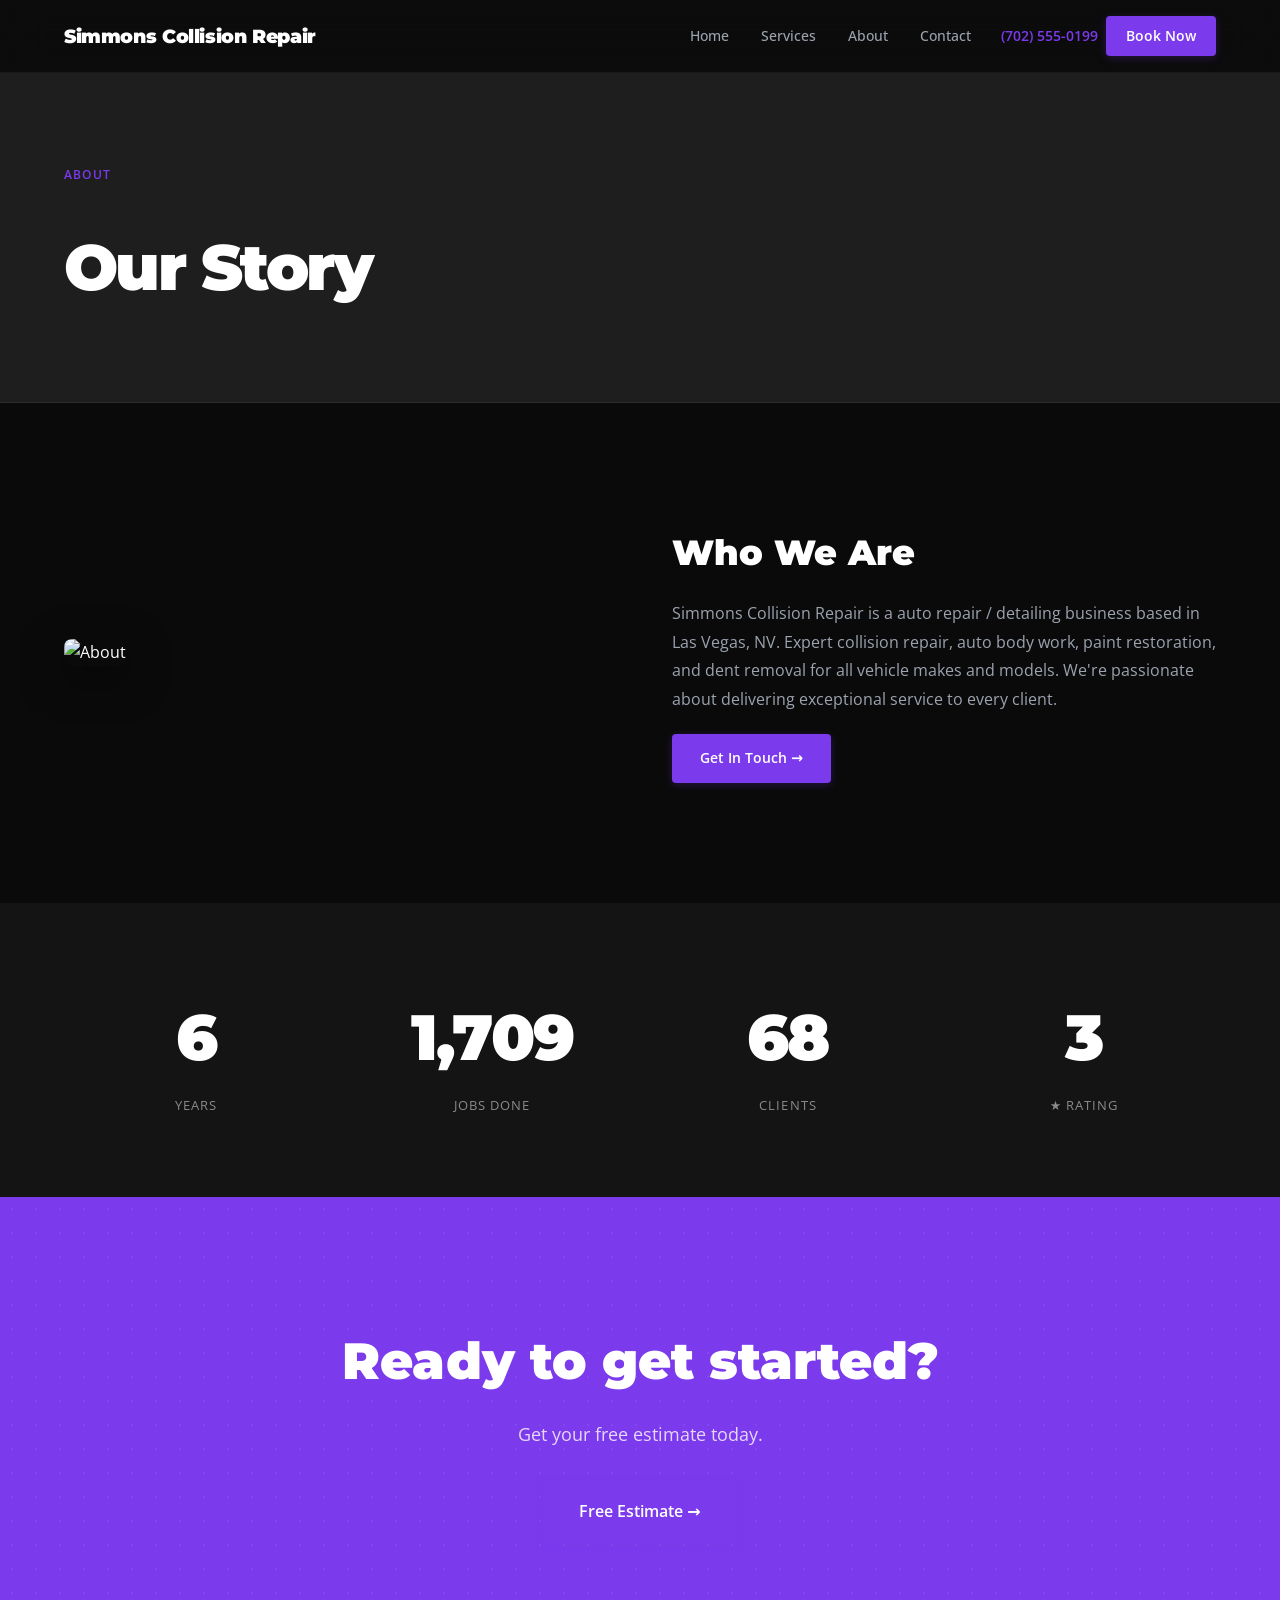
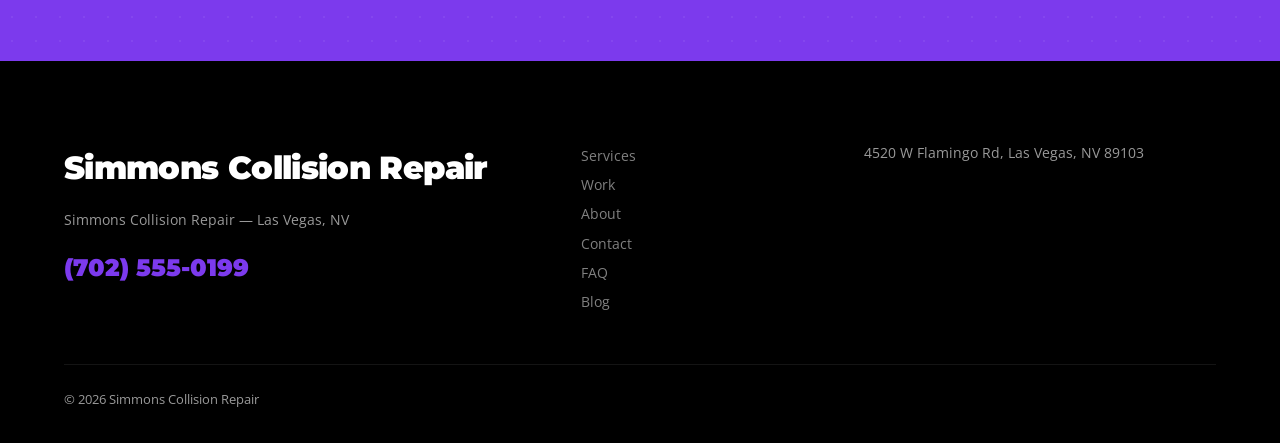
==== commit 15f9a05f: "Site build update" ====
--- a/about.html
+++ b/about.html
@@ -1,123 +1,52 @@
 <!DOCTYPE html>
-<html lang="en" data-personality="bold">
+<html lang="en" data-variant="D">
 <head>
-  <meta charset="UTF-8">
-  <meta name="viewport" content="width=device-width, initial-scale=1.0">
+  <meta charset="UTF-8"><meta name="viewport" content="width=device-width, initial-scale=1.0">
   <title>About | Simmons Collision Repair</title>
   <meta name="description" content="Expert collision repair, auto body work, paint restoration, and dent removal for all vehicle makes and models">
   <meta property="og:title" content="About | Simmons Collision Repair">
   <meta property="og:description" content="Expert collision repair, auto body work, paint restoration, and dent removal for all vehicle makes and models">
-  <meta property="og:image" content="https://images.pexels.com/photos/4116224/pexels-photo-4116224.jpeg?auto=compress&amp;cs=tinysrgb&amp;dpr=2&amp;h=650&amp;w=940">
-  <meta property="og:type" content="website">
-  <meta name="twitter:card" content="summary_large_image">
+  <meta property="og:image" content="https://images.pexels.com/photos/37163499/pexels-photo-37163499.jpeg?auto=compress&amp;cs=tinysrgb&amp;dpr=2&amp;h=650&amp;w=940">
+  <meta property="og:type" content="website"><meta name="twitter:card" content="summary_large_image">
   <link rel="preconnect" href="https://fonts.googleapis.com">
   <link rel="preconnect" href="https://fonts.gstatic.com" crossorigin>
-  <link href="https://fonts.googleapis.com/css2?family=Archivo:wght@300;400;500;600;700;800;900&family=Inter:wght@300;400;500;600&display=swap" rel="stylesheet">
+  <link href="https://fonts.googleapis.com/css2?family=Montserrat:wght@300;400;500;600;700;800;900&family=Open%20Sans:wght@300;400;500;600&display=swap" rel="stylesheet">
   <link rel="stylesheet" href="css/styles.css">
   <script type="application/ld+json">
-  { "@context":"https://schema.org", "@type":"LocalBusiness",
-    "name":"Simmons Collision Repair", "description":"Expert collision repair, auto body work, paint restoration, and dent removal for all vehicle makes and models",
-    "address":{"@type":"PostalAddress","streetAddress":"4520 W Flamingo Rd, Las Vegas, NV 89103","addressLocality":"Las Vegas, NV"},"telephone":"(702) 555-0199" }
-  </script>
+  {"@context":"https://schema.org","@type":"LocalBusiness","name":"Simmons Collision Repair","description":"Expert collision repair, auto body work, paint restoration, and dent removal for all vehicle makes and models","address":{"@type":"PostalAddress","streetAddress":"4520 W Flamingo Rd, Las Vegas, NV 89103","addressLocality":"Las Vegas, NV"},"telephone":"(702) 555-0199"}</script>
 </head>
 <body>
-  <nav class="nav nav--dark" id="nav">
-    <div class="nav__inner">
+<nav class="nav nav--minimal" id="nav"><div class="nav--wide">
       <a href="index.html" class="nav__logo">Simmons Collision Repair</a>
-      <button class="nav__toggle" id="navToggle" aria-label="Menu">
-        <span></span><span></span><span></span>
-      </button>
+      <button class="nav__toggle" id="navToggle" aria-label="Menu"><span></span><span></span><span></span></button>
       <div class="nav__menu" id="navMenu">
-        <div class="nav__links"><a href="index.html" class="">Home</a>
-            <a href="services.html" class="">Services</a>
-            <a href="portfolio.html" class="">Portfolio</a>
-            <a href="about.html" class="active">About</a>
-            <a href="testimonials.html" class="">Testimonials</a>
-            <a href="blog.html" class="">Blog</a>
-            <a href="faq.html" class="">FAQ</a>
-            <a href="contact.html" class="">Contact</a></div>
-        <a href="tel:7025550199" class="nav__phone">📞 (702) 555-0199</a>
-        <a href="contact.html" class="btn btn--sm btn--primary nav__cta">Get a Quote</a>
-      </div>
-    </div>
-  </nav>
+        <div class="nav__links"><a href="index.html">Home</a><a href="services.html">Services</a><a href="about.html">About</a><a href="contact.html">Contact</a></div>
+        <a href="tel:7025550199" class="nav__phone">(702) 555-0199</a>
+        <a href="contact.html" class="btn btn--primary btn--sm">Book Now</a>
+      </div></div></nav>
   <section class="page-hero"><div class="container"><span class="section__badge reveal">About</span>
     <h1 class="page-hero__title reveal">Our Story</h1></div></section>
   <section class="section"><div class="container"><div class="split">
-    <div class="split__media reveal"><img src="https://images.pexels.com/photos/8478206/pexels-photo-8478206.jpeg?auto=compress&amp;cs=tinysrgb&amp;h=650&amp;w=940" alt="About us" loading="lazy"></div>
-    <div class="split__content reveal"><h2 class="split__title">Who We Are</h2>
-      <p class="split__text">Simmons Collision Repair is a auto repair / detailing business based in Las Vegas, NV. Expert collision repair, auto body work, paint restoration, and dent removal for all vehicle makes and models. We're passionate about delivering exceptional service to every client.</p><a href="contact.html" class="btn btn--primary">Get In Touch →</a></div>
+    <div class="split__media reveal"><img src="https://images.pexels.com/photos/34674788/pexels-photo-34674788.jpeg?auto=compress&amp;cs=tinysrgb&amp;h=650&amp;w=940" alt="About" loading="lazy"></div>
+    <div class="split__content reveal"><h2>Who We Are</h2><p>Simmons Collision Repair is a auto repair / detailing business based in Las Vegas, NV. Expert collision repair, auto body work, paint restoration, and dent removal for all vehicle makes and models. We're passionate about delivering exceptional service to every client.</p>
+      
+      <a href="contact.html" class="btn btn--primary">Get In Touch →</a></div>
   </div></div></section>
-  <section class="section section--alt"><div class="container"><div class="split split--reverse">
-    <div class="split__content reveal"><h2 class="split__title">Why Choose Us</h2>
-      <p class="split__text">We combine expertise with dedication to deliver results that exceed expectations.</p></div>
-    <div class="split__media reveal"><img src="https://images.pexels.com/photos/8478265/pexels-photo-8478265.jpeg?auto=compress&amp;cs=tinysrgb&amp;h=350" alt="Team" loading="lazy"></div>
-  </div></div></section>
-
-  <section class="stats ">
-    <div class="container">
-      <div class="stats__grid">
-        <div class="stats__item reveal">
-          <span class="stats__number" data-count="10">0</span><span class="stats__plus">+</span>
-          <span class="stats__label">Years Experience</span>
+<section class="stats-a"><div class="container"><div class="stats-a__row">
+      <div class="stats-a__item reveal"><span class="stats-a__num" data-count="10">0</span><span class="stats-a__label">Years</span></div>
+      <div class="stats-a__item reveal"><span class="stats-a__num" data-count="2500">0</span><span class="stats-a__label">Jobs Done</span></div>
+      <div class="stats-a__item reveal"><span class="stats-a__num" data-count="100">0</span><span class="stats-a__label">Clients</span></div>
+      <div class="stats-a__item reveal"><span class="stats-a__num" data-count="5">0</span><span class="stats-a__label">★ Rating</span></div>
+    </div></div></section><section class="cta-a"><div class="cta-a__inner reveal">
+      <h2>Ready to get started?</h2><p>Get your free estimate today.</p>
+      <a href="contact.html" class="btn btn--primary btn--lg">Free Estimate →</a>
+    </div></section><footer class="footer footer--asym"><div class="container"><div class="footer__grid footer__grid--asym">
+      <div class="footer__big"><a href="index.html" class="footer__logo footer__logo--big">Simmons Collision Repair</a>
+        <p class="footer__tag">Simmons Collision Repair — Las Vegas, NV</p>
+        <a href="tel:7025550199" class="footer__phone-big">(702) 555-0199</a></div>
+      <div class="footer__links-col"><a href="services.html">Services</a><a href="portfolio.html">Work</a><a href="about.html">About</a><a href="contact.html">Contact</a><a href="faq.html">FAQ</a><a href="blog.html">Blog</a></div>
+      <div><p class="footer__addr">4520 W Flamingo Rd, Las Vegas, NV 89103</p>
         </div>
-        <div class="stats__item reveal">
-          <span class="stats__number" data-count="2500">0</span><span class="stats__plus">+</span>
-          <span class="stats__label">Projects Done</span>
-        </div>
-        <div class="stats__item reveal">
-          <span class="stats__number" data-count="100">0</span><span class="stats__plus">+</span>
-          <span class="stats__label">Happy Clients</span>
-        </div>
-        <div class="stats__item reveal">
-          <span class="stats__number" data-count="5.0">0</span>
-          <span class="stats__label">★ Average Rating</span>
-        </div>
-      </div>
-    </div>
-  </section>
-  <section class="cta-block">
-    <div class="cta-block__pattern"></div>
-    <div class="container cta-block__inner">
-      <h2 class="cta-block__title reveal">Ready to get started?</h2>
-      <p class="cta-block__text reveal">Let's discuss your project and see how we can help.</p>
-      <div class="cta-block__buttons reveal">
-        <a href="contact.html" class="btn btn--primary btn--lg">Get Started →</a>
-        <a href="services.html" class="btn btn--outline-white btn--lg">View Services</a>
-      </div>
-    </div>
-  </section>
-  <footer class="footer">
-    <div class="container">
-      <div class="footer__top">
-        <div class="footer__brand">
-          <a href="index.html" class="footer__logo">Simmons Collision Repair</a>
-          <p class="footer__tagline">Simmons Collision Repair — Las Vegas, NV</p>
-          
-        </div>
-        <div class="footer__col">
-          <h4>Company</h4>
-          <a href="about.html">About</a><a href="services.html">Services</a>
-          <a href="portfolio.html">Portfolio</a><a href="blog.html">Blog</a>
-        </div>
-        <div class="footer__col">
-          <h4>Support</h4>
-          <a href="contact.html">Contact</a><a href="faq.html">FAQ</a>
-          <a href="testimonials.html">Reviews</a>
-        </div>
-        <div class="footer__col">
-          <h4>Contact</h4>
-          <p>4520 W Flamingo Rd, Las Vegas, NV 89103</p>
-          <p><a href="tel:7025550199" class="footer__phone">(702) 555-0199</a></p>
-        </div>
-      </div>
-      
-      <div class="footer__bottom">
-        <p>&copy; 2026 Simmons Collision Repair. All rights reserved.</p>
-        <div class="footer__badges"><span class="badge">✓ Licensed</span><span class="badge">✓ Insured</span></div>
-      </div>
-    </div>
-  </footer>
-  <script src="js/main.js"></script>
+    </div><div class="footer__bottom"><p>&copy; 2026 Simmons Collision Repair</p></div></div></footer><script src="js/main.js"></script>
 </body>
 </html>
--- a/css/styles.css
+++ b/css/styles.css
@@ -1,303 +1,355 @@
 *, *::before, *::after { box-sizing: border-box; margin: 0; padding: 0; }
 :root {
-  --primary: #10B981; --secondary: #064E3B; --accent: #34D399;
+  --primary: #7C3AED; --secondary: #1E1B4B; --accent: #A78BFA;
   --bg: #0A0A0A; --surface: #141414; --surface-alt: #1E1E1E;
   --text: #FFFFFF; --text-muted: #9CA3AF; --text-light: #6B7280;
-  --hero-bg-color: #000000; --hero-text: #FFFFFF;
   --radius: 4px; --radius-lg: 8px;
-  --font-display: 'Archivo', system-ui, sans-serif;
-  --font-body: 'Inter', system-ui, sans-serif;
-  --display-weight: 800; --body-weight: 400;
-  --headline-size: clamp(3.5rem, 9vw, 7rem);
-  --section-padding: 120px;
-  --transition: 0.3s cubic-bezier(0.4, 0, 0.2, 1);
-  --btn-radius: 100px;
-  --reveal-duration: 0.6s;
-  --reveal-distance: 24px;
-  --stagger-delay: 0.08s;
-  --reveal-easing: cubic-bezier(0.16, 1, 0.3, 1);
-  --shadow-sm: 0 1px 3px rgba(0,0,0,0.3);
-  --shadow-md: 0 4px 16px rgba(0,0,0,0.4);
-  --shadow-lg: 0 12px 40px rgba(0,0,0,0.5);
-  --shadow-xl: 0 24px 64px rgba(0,0,0,0.6);
+  --btn-radius: 4px;
+  --font-display: 'Montserrat', system-ui, sans-serif;
+  --font-body: 'Open Sans', system-ui, sans-serif;
+  --dw: 900; --bw: 400;
+  --headline: clamp(3.5rem, 9vw, 7rem);
+  --sp: 120px;
+  --rd: 0.9s; --rdist: 40px;
+  --sd: 0.12s; --ease: cubic-bezier(0.22, 1, 0.36, 1);
+  --shadow-sm: 0 1px 3px rgba(0,0,0,.3); --shadow-md: 0 4px 16px rgba(0,0,0,.4);
+  --shadow-lg: 0 12px 40px rgba(0,0,0,.5); --shadow-xl: 0 24px 64px rgba(0,0,0,.6);
 }
 html { scroll-behavior: smooth; }
-body { font-family: var(--font-body); font-weight: var(--body-weight); color: var(--text); background: var(--bg); line-height: 1.7; -webkit-font-smoothing: antialiased; overflow-x: hidden; }
+body { font-family: var(--font-body); font-weight: var(--bw); color: var(--text); background: var(--bg); line-height: 1.7; -webkit-font-smoothing: antialiased; overflow-x: hidden; }
 .container { max-width: 1200px; margin: 0 auto; padding: 0 24px; }
-.container--sm { max-width: 800px; }
-
-/* NAV */
-.nav { position: fixed; top: 0; left: 0; right: 0; z-index: 1000; background: rgba(10,10,10,0.9); backdrop-filter: blur(20px); border-bottom: 1px solid rgba(255,255,255,0.06); transition: var(--transition); }
-.nav.scrolled { box-shadow: 0 1px 12px rgba(0,0,0,0.4); }
-.nav__inner { max-width: 1200px; margin: 0 auto; padding: 0 24px; display: flex; align-items: center; justify-content: space-between; height: 72px; }
-.nav__logo { font-family: var(--font-display); font-weight: var(--display-weight); font-size: 1.25rem; color: #fff; text-decoration: none; letter-spacing: -0.02em; }
+.container--narrow { max-width: 800px; }
+.container--sm { max-width: 700px; }
+
+/* === NAV (shared base) === */
+.nav { position: fixed; top: 0; left: 0; right: 0; z-index: 1000; transition: .3s; }
+.nav--wide { max-width: 1200px; margin: 0 auto; padding: 0 24px; display: flex; align-items: center; justify-content: space-between; height: 72px; }
+.nav__logo { font-family: var(--font-display); font-weight: var(--dw); font-size: 1.2rem; text-decoration: none; letter-spacing: -.02em; }
 .nav__menu { display: flex; align-items: center; gap: 8px; }
 .nav__links { display: flex; gap: 4px; }
-.nav__links a { font-weight: 500; font-size: 0.875rem; color: rgba(255,255,255,0.6); text-decoration: none; padding: 8px 14px; border-radius: var(--radius); transition: var(--transition); }
-.nav__links a:hover { color: #fff; background: rgba(255,255,255,0.06); }
-.nav__links a.active { color: var(--primary); background: rgba(255,255,255,0.08); }
-.nav__cta { margin-left: 16px; }
+.nav__links a { font-weight: 500; font-size: .875rem; text-decoration: none; padding: 8px 14px; border-radius: var(--radius); transition: .2s; }
+.nav__phone { font-size: .85rem; font-weight: 600; color: var(--primary); text-decoration: none; margin-left: 8px; }
 .nav__toggle { display: none; flex-direction: column; gap: 5px; background: none; border: none; cursor: pointer; padding: 8px; z-index: 1001; }
-.nav__toggle span { display: block; width: 22px; height: 2px; background: #fff; transition: var(--transition); border-radius: 2px; }
+.nav__toggle span { display: block; width: 22px; height: 2px; transition: .3s; border-radius: 2px; }
 .nav__toggle.active span:nth-child(1) { transform: rotate(45deg) translate(5px,5px); }
 .nav__toggle.active span:nth-child(2) { opacity: 0; }
 .nav__toggle.active span:nth-child(3) { transform: rotate(-45deg) translate(5px,-5px); }
 
-/* HERO BASE */
-.hero { min-height: 100vh; display: flex; align-items: center; position: relative; overflow: hidden; padding-top: 72px; }
-.hero__bg { position: absolute; inset: 0; background-image: var(--hero-bg); background-size: cover; background-position: center; }
-.hero__overlay { position: absolute; inset: 0; background: linear-gradient(135deg, rgba(0,0,0,0.75), rgba(0,0,0,0.4)); }
-.hero__inner { position: relative; z-index: 2; padding: 80px 0 120px; width: 100%; }
-.hero__content { max-width: 720px; }
-.hero__badge { display: inline-flex; align-items: center; gap: 10px; padding: 8px 18px; border-radius: 100px; font-size: 0.8rem; font-weight: 500; margin-bottom: 28px; }
-.hero__badge-dot { width: 8px; height: 8px; background: #22c55e; border-radius: 50%; box-shadow: 0 0 8px #22c55e; animation: pulse 2s infinite; }
-@keyframes pulse { 0%,100% { opacity:1; } 50% { opacity:0.4; } }
-.hero__title { font-family: var(--font-display); font-size: var(--headline-size); font-weight: var(--display-weight); line-height: 1.05; letter-spacing: -0.04em; margin-bottom: 24px; }
-.hero__subtitle { font-size: clamp(1.1rem, 2vw, 1.3rem); line-height: 1.7; margin-bottom: 40px; max-width: 560px; }
-.hero__actions { display: flex; gap: 16px; flex-wrap: wrap; }
-.hero__divider { width: 48px; height: 2px; background: var(--accent); margin-bottom: 24px; }
-
-/* HERO VARIANTS */
-.hero--bold .hero__title, .hero--bold .hero__subtitle { color: #fff; }
-.hero--bold .hero__badge { background: rgba(255,255,255,0.08); border: 1px solid rgba(255,255,255,0.12); color: rgba(255,255,255,0.9); }
-.hero--bold .hero__geometric { position: absolute; inset: 0; z-index: 1; overflow: hidden; }
-.hero--bold .hero__geometric div { position: absolute; border: 2px solid var(--primary); opacity: 0.15; }
-.hero--bold .hero__geometric div:nth-child(1) { width: 300px; height: 300px; top: 10%; right: -50px; transform: rotate(15deg); }
-.hero--bold .hero__geometric div:nth-child(2) { width: 200px; height: 200px; bottom: 15%; right: 20%; transform: rotate(-30deg); }
-.hero--bold .hero__geometric div:nth-child(3) { width: 150px; height: 150px; top: 40%; right: 10%; border-radius: 50%; }
-
-.hero--elegant { background: var(--hero-bg-color); min-height: 90vh; }
-.hero--elegant .hero__inner--split { display: grid; grid-template-columns: 1fr 1fr; gap: 80px; align-items: center; }
-.hero--elegant .hero__title { color: var(--hero-text); font-weight: 600; letter-spacing: -0.03em; }
-.hero--elegant .hero__subtitle { color: var(--text-muted); }
-.hero--elegant .hero__media img { width: 100%; border-radius: var(--radius-lg); object-fit: cover; aspect-ratio: 3/4; }
-
-.hero--friendly { background: var(--hero-bg-color); }
-.hero--friendly .hero__title { color: var(--hero-text); }
-.hero--friendly .hero__subtitle { color: var(--text-muted); margin-left: auto; margin-right: auto; }
-.hero--friendly .hero__badge { background: var(--surface); border: 1px solid rgba(0,0,0,0.08); color: var(--text); font-size: 1rem; padding: 10px 24px; border-radius: var(--radius-lg); }
-.hero--friendly .hero__shapes { position: absolute; inset: 0; overflow: hidden; z-index: 0; }
-.hero--friendly .hero__shapes div { position: absolute; border-radius: 50%; opacity: 0.08; }
-.hero--friendly .hero__shapes div:nth-child(1) { width: 400px; height: 400px; background: var(--primary); top: -100px; right: -100px; }
-.hero--friendly .hero__shapes div:nth-child(2) { width: 300px; height: 300px; background: var(--secondary); bottom: -50px; left: -80px; }
-.hero--friendly .hero__shapes div:nth-child(3) { width: 200px; height: 200px; background: var(--accent); top: 50%; left: 60%; }
-
-.hero--modern { background: var(--hero-bg-color); }
-.hero--modern .hero__mesh { position: absolute; inset: 0; background: radial-gradient(at 30% 20%, color-mix(in srgb, var(--primary) 8%, transparent) 0%, transparent 60%), radial-gradient(at 70% 80%, color-mix(in srgb, var(--accent) 6%, transparent) 0%, transparent 50%); }
-.hero--modern .hero__title { color: var(--hero-text); }
-.hero--modern .hero__subtitle { color: var(--text-muted); margin-left: auto; margin-right: auto; }
-.hero--modern .hero__badge { background: var(--surface); border: 1px solid rgba(0,0,0,0.08); color: var(--text-muted); }
-
-.hero--trustworthy .hero__title { color: #fff; }
-.hero--trustworthy .hero__subtitle { color: rgba(255,255,255,0.8); }
-.hero--trustworthy .hero__badges-strip { display: flex; gap: 12px; flex-wrap: wrap; margin-bottom: 28px; }
-.trust-badge { background: rgba(255,255,255,0.1); border: 1px solid rgba(255,255,255,0.2); color: rgba(255,255,255,0.9); padding: 6px 16px; border-radius: 4px; font-size: 0.8rem; font-weight: 600; }
-
-.hero--energetic .hero__gradient-overlay { position: absolute; inset: 0; background: linear-gradient(135deg, rgba(220,38,38,0.6), rgba(124,58,237,0.4), rgba(0,0,0,0.8)); }
-.hero--energetic .hero__diagonal { position: absolute; bottom: -2px; left: 0; right: 0; height: 120px; background: var(--bg); clip-path: polygon(0 100%, 100% 0, 100% 100%); z-index: 3; }
-.hero--energetic .hero__title { color: #fff; text-transform: uppercase; letter-spacing: -0.02em; }
-.hero--energetic .hero__subtitle { color: rgba(255,255,255,0.7); }
-.hero--energetic .hero__badge { background: rgba(255,255,255,0.08); border: 1px solid rgba(255,255,255,0.15); color: rgba(255,255,255,0.9); letter-spacing: 0.15em; text-transform: uppercase; font-size: 0.75rem; }
-.btn--glow { box-shadow: 0 0 30px color-mix(in srgb, var(--primary) 40%, transparent); }
-.btn--glow:hover { box-shadow: 0 0 50px color-mix(in srgb, var(--primary) 60%, transparent); }
-
-/* BUTTONS */
-.btn { display: inline-flex; align-items: center; justify-content: center; padding: 12px 28px; border-radius: var(--btn-radius); font-family: var(--font-body); font-weight: 600; font-size: 0.9rem; text-decoration: none; transition: all 0.25s; cursor: pointer; border: none; min-height: 44px; white-space: nowrap; }
-.btn--sm { padding: 8px 20px; font-size: 0.85rem; min-height: 36px; }
+/* Nav variants */
+.nav--transparent { background: rgba(0,0,0,.6); backdrop-filter: blur(20px); border-bottom: 1px solid rgba(255,255,255,.06); }
+.nav--transparent .nav__logo, .nav--transparent .nav__links a { color: rgba(255,255,255,.8); }
+.nav--transparent .nav__links a:hover { color: #fff; background: rgba(255,255,255,.08); }
+.nav--transparent .nav__toggle span { background: #fff; }
+
+.nav--centered { background: rgba(10,10,10,.9); backdrop-filter: blur(20px); border-bottom: 1px solid rgba(255,255,255,.06); }
+.nav--centered .nav--wide { justify-content: center; gap: 32px; }
+.nav--centered .nav__logo--center { order: 0; }
+.nav--centered .nav__links-left, .nav--centered .nav__links-right { display: flex; gap: 4px; }
+.nav--centered .nav__links-left a, .nav--centered .nav__links-right a { font-weight: 500; font-size: .85rem; color: var(--text-muted); text-decoration: none; padding: 8px 14px; border-radius: var(--radius); transition: .2s; }
+.nav--centered .nav__links-left a:hover, .nav--centered .nav__links-right a:hover { color: var(--text); }
+.nav--centered .nav__logo { color: var(--text); }
+.nav--centered .nav__toggle span { background: var(--text); }
+.nav--centered .nav__menu--mobile { display: none; }
+
+.nav--pill { background: rgba(10,10,10,.9); backdrop-filter: blur(20px); }
+.nav--pill .nav__logo { color: var(--text); }
+.nav--pill .nav__links--pill { background: var(--surface-alt); border-radius: 100px; padding: 4px; }
+.nav--pill .nav__links--pill a { color: var(--text-muted); border-radius: 100px; padding: 6px 16px; font-size: .8rem; }
+.nav--pill .nav__links--pill a:hover { color: var(--text); background: var(--surface); }
+.nav--pill .nav__toggle span { background: var(--text); }
+
+.nav--minimal { background: rgba(10,10,10,.9); backdrop-filter: blur(20px); border-bottom: 1px solid rgba(255,255,255,.06); }
+.nav--minimal .nav__logo { color: var(--text); }
+.nav--minimal .nav__links a { color: var(--text-muted); }
+.nav--minimal .nav__links a:hover { color: var(--text); }
+.nav--minimal .nav__toggle span { background: var(--text); }
+
+.nav.scrolled { box-shadow: 0 1px 12px rgba(0,0,0,.4); }
+
+/* === BUTTONS === */
+.btn { display: inline-flex; align-items: center; justify-content: center; padding: 12px 28px; border-radius: var(--btn-radius); font-family: var(--font-body); font-weight: 600; font-size: .9rem; text-decoration: none; transition: all .25s; cursor: pointer; border: none; min-height: 44px; }
+.btn--sm { padding: 8px 20px; font-size: .85rem; min-height: 36px; }
 .btn--lg { padding: 16px 36px; font-size: 1rem; min-height: 52px; }
 .btn--full { width: 100%; }
 .btn--primary { background: var(--primary); color: #fff; box-shadow: 0 2px 8px color-mix(in srgb, var(--primary) 25%, transparent); }
-.btn--primary:hover { filter: brightness(1.1); transform: translateY(-2px); box-shadow: 0 8px 24px color-mix(in srgb, var(--primary) 35%, transparent); }
-.btn--ghost { background: transparent; color: #fff; border: 1.5px solid rgba(255,255,255,0.3); }
-.btn--ghost:hover { background: rgba(255,255,255,0.1); border-color: rgba(255,255,255,0.5); }
+.btn--primary:hover { filter: brightness(1.1); transform: translateY(-2px); }
+.btn--ghost { background: transparent; color: #fff; border: 1.5px solid rgba(255,255,255,.3); }
+.btn--ghost:hover { background: rgba(255,255,255,.1); }
 .btn--outline { background: transparent; color: var(--primary); border: 1.5px solid var(--primary); }
 .btn--outline:hover { background: var(--primary); color: #fff; }
-.btn--outline-white { background: transparent; color: #fff; border: 1.5px solid rgba(255,255,255,0.4); }
-.btn--outline-white:hover { background: rgba(255,255,255,0.15); border-color: #fff; }
-
-/* SECTIONS */
-.section { padding: var(--section-padding) 0; }
+.btn--outline-white { background: transparent; color: #fff; border: 1.5px solid rgba(255,255,255,.4); }
+.btn--outline-white:hover { background: rgba(255,255,255,.15); }
+
+/* === SECTIONS === */
+.section { padding: var(--sp) 0; }
 .section--alt { background: var(--surface-alt); }
-.section__header { text-align: center; max-width: 640px; margin: 0 auto 72px; }
-.section__badge { display: inline-block; font-size: 0.8rem; font-weight: 600; text-transform: uppercase; letter-spacing: 0.1em; color: var(--primary); margin-bottom: 16px; }
-.section__title { font-family: var(--font-display); font-size: clamp(2.2rem, 4vw, 3.5rem); font-weight: var(--display-weight); letter-spacing: -0.03em; line-height: 1.1; margin-bottom: 20px; }
-.section__cta { text-align: center; margin-top: 56px; }
-.page-hero { padding: 160px 0 80px; background: var(--surface-alt); border-bottom: 1px solid rgba(255,255,255,0.06); }
-.page-hero__title { font-family: var(--font-display); font-size: clamp(2.8rem, 5vw, 4.5rem); font-weight: var(--display-weight); letter-spacing: -0.04em; line-height: 1.05; margin-top: 12px; }
-.page-hero__subtitle { color: var(--text-muted); font-size: 1.2rem; margin-top: 16px; max-width: 600px; line-height: 1.7; }
-
-/* GRID */
+.section--dark { background: #0a0a0a; color: #fff; }
+.section--cream { background: var(--surface); }
+.section--colored { background: color-mix(in srgb, var(--primary) 5%, var(--bg)); }
+.section__badge { display: inline-block; font-size: .78rem; font-weight: 600; text-transform: uppercase; letter-spacing: .1em; color: var(--primary); margin-bottom: 16px; }
+.section__title { font-family: var(--font-display); font-size: clamp(2rem,4vw,3.2rem); font-weight: var(--dw); letter-spacing: -.03em; line-height: 1.1; margin-bottom: 20px; text-align: center; }
+.section__title--left { text-align: left; }
+.page-hero { padding: 160px 0 80px; background: var(--surface-alt); border-bottom: 1px solid rgba(255,255,255,.06); }
+.page-hero__title { font-family: var(--font-display); font-size: clamp(2.5rem,5vw,4rem); font-weight: var(--dw); letter-spacing: -.04em; margin-top: 12px; }
+.page-hero__subtitle { color: var(--text-muted); font-size: 1.1rem; margin-top: 12px; max-width: 600px; }
+
+/* === HERO A (Bold) === */
+.hero-a { min-height: 100vh; display: flex; align-items: center; position: relative; overflow: hidden; padding: 72px 24px 0; }
+.hero-a__bg { position: absolute; inset: 0; background-image: var(--bg); background-size: cover; background-position: center; }
+.hero-a__overlay { position: absolute; inset: 0; background: linear-gradient(135deg, rgba(0,0,0,.8), rgba(0,0,0,.4)); }
+.hero-a__diagonal { position: absolute; bottom: -2px; left: 0; right: 0; height: 120px; background: var(--bg); clip-path: polygon(0 100%, 100% 0, 100% 100%); z-index: 2; }
+.hero-a__content { position: relative; z-index: 3; max-width: 700px; }
+.hero-a__badge { display: inline-block; background: rgba(255,255,255,.08); border: 1px solid rgba(255,255,255,.12); color: rgba(255,255,255,.9); padding: 8px 18px; border-radius: 100px; font-size: .8rem; font-weight: 500; margin-bottom: 24px; }
+.hero-a__title { font-family: var(--font-display); font-size: var(--headline); font-weight: var(--dw); color: #fff; line-height: 1.05; letter-spacing: -.04em; margin-bottom: 20px; }
+.hero-a__sub { font-size: clamp(1rem,2vw,1.25rem); color: rgba(255,255,255,.7); margin-bottom: 36px; max-width: 540px; }
+.hero-a__btns { display: flex; gap: 16px; flex-wrap: wrap; }
+
+/* === HERO B (Elegant) === */
+.hero-b { padding: 140px 0 100px; background: var(--surface-alt); }
+.hero-b__grid { display: grid; grid-template-columns: 1fr 1fr; gap: 80px; align-items: center; }
+.hero-b__line { width: 48px; height: 2px; background: var(--accent); margin-bottom: 24px; }
+.hero-b__title { font-family: var(--font-display); font-size: clamp(2.5rem,5vw,4rem); font-weight: var(--dw); letter-spacing: -.03em; line-height: 1.1; margin-bottom: 20px; }
+.hero-b__sub { color: var(--text-muted); font-size: 1.1rem; margin-bottom: 36px; line-height: 1.7; }
+.hero-b__img img { width: 100%; border-radius: var(--radius-lg); object-fit: cover; aspect-ratio: 3/4; box-shadow: var(--shadow-lg); }
+
+/* === HERO C (Friendly) === */
+.hero-c { padding: 160px 0 120px; position: relative; overflow: hidden; text-align: center; background: var(--surface-alt); }
+.hero-c__wave { font-size: 3rem; display: block; margin-bottom: 16px; }
+.hero-c__title { font-family: var(--font-display); font-size: clamp(2.5rem,6vw,4.5rem); font-weight: var(--dw); letter-spacing: -.03em; line-height: 1.1; margin-bottom: 20px; }
+.hero-c__sub { color: var(--text-muted); font-size: 1.1rem; max-width: 560px; margin: 0 auto 36px; }
+.hero-c__btns { display: flex; gap: 16px; justify-content: center; flex-wrap: wrap; }
+.hero-c__shapes { position: absolute; inset: 0; z-index: 0; pointer-events: none; }
+.hero-c__shapes div { position: absolute; border-radius: 50%; opacity: .06; }
+.hero-c__shapes div:nth-child(1) { width: 400px; height: 400px; background: var(--primary); top: -100px; right: -100px; }
+.hero-c__shapes div:nth-child(2) { width: 300px; height: 300px; background: var(--secondary); bottom: -50px; left: -80px; }
+.hero-c__shapes div:nth-child(3) { width: 200px; height: 200px; background: var(--accent); top: 50%; left: 60%; }
+.hero-c__content { position: relative; z-index: 1; }
+
+/* === HERO D (Asymmetric) === */
+.hero-d { padding: 140px 0 100px; background: var(--surface-alt); }
+.hero-d__layout { display: grid; grid-template-columns: 1fr 1.2fr; gap: 48px; align-items: center; }
+.hero-d__title { font-family: var(--font-display); font-size: clamp(2.5rem,5vw,4rem); font-weight: var(--dw); letter-spacing: -.03em; line-height: 1.1; margin-bottom: 20px; }
+.hero-d__sub { color: var(--text-muted); font-size: 1.05rem; margin-bottom: 32px; }
+.hero-d__images { position: relative; }
+.hero-d__img1 { width: 85%; border-radius: var(--radius-lg); object-fit: cover; aspect-ratio: 4/3; box-shadow: var(--shadow-lg); }
+.hero-d__img2 { position: absolute; bottom: -30px; right: -20px; width: 45%; border-radius: var(--radius); object-fit: cover; aspect-ratio: 1; box-shadow: var(--shadow-xl); border: 4px solid var(--bg); }
+
+/* === STATS A === */
+.stats-a { background: var(--surface); padding: 80px 0; }
+.stats-a__row { display: grid; grid-template-columns: repeat(4,1fr); gap: 32px; text-align: center; }
+.stats-a__num { font-family: var(--font-display); font-size: clamp(2.5rem,5vw,4rem); font-weight: var(--dw); color: #fff; letter-spacing: -.03em; }
+.stats-a__label { font-size: .8rem; color: rgba(255,255,255,.5); text-transform: uppercase; letter-spacing: .08em; margin-top: 4px; display: block; }
+
+/* === STATS B === */
+.stats-b { display: flex; align-items: center; justify-content: center; gap: 48px; text-align: center; }
+.stats-b__item { }
+.stats-b__num { font-family: var(--font-display); font-size: clamp(2rem,4vw,3rem); font-weight: var(--dw); display: block; letter-spacing: -.03em; }
+.stats-b__item span { font-size: .8rem; color: var(--text-muted); display: block; margin-top: 4px; }
+.stats-b__divider { width: 1px; height: 60px; background: rgba(255,255,255,.1); }
+
+/* === HORIZONTAL SCROLL === */
+.hscroll { display: flex; gap: 24px; overflow-x: auto; padding: 20px 24px 40px; scroll-snap-type: x mandatory; -webkit-overflow-scrolling: touch; }
+.hscroll::-webkit-scrollbar { display: none; }
+.hscroll__card { flex: 0 0 320px; scroll-snap-align: start; background: var(--surface); border: 1px solid rgba(255,255,255,.06); border-radius: var(--radius-lg); padding: 28px; }
+.hscroll__card img { width: 100%; height: 180px; object-fit: cover; border-radius: var(--radius); margin-bottom: 16px; }
+.hscroll__card h3 { font-family: var(--font-display); font-weight: var(--dw); margin-bottom: 8px; }
+.hscroll__card p { color: var(--text-muted); font-size: .9rem; margin-bottom: 16px; }
+
+/* === EDITORIAL (Variant B) === */
+.editorial__row { display: grid; grid-template-columns: 1fr 1fr; gap: 64px; align-items: center; }
+.editorial__row:nth-child(odd) { direction: rtl; }
+.editorial__row:nth-child(odd) > * { direction: ltr; }
+.editorial__img img { width: 100%; border-radius: var(--radius-lg); object-fit: cover; aspect-ratio: 4/3; box-shadow: var(--shadow-md); }
+.editorial__text h2 { font-family: var(--font-display); font-size: 1.8rem; font-weight: var(--dw); margin-bottom: 16px; }
+.editorial__text p { color: var(--text-muted); margin-bottom: 24px; }
+.divider { height: 1px; background: rgba(255,255,255,.06); margin: 64px 0; }
+
+/* === ICON CARDS (Variant C) === */
+.icon-grid { display: grid; grid-template-columns: repeat(auto-fit, minmax(280px,1fr)); gap: 24px; }
+.icon-card { background: var(--surface); border: 1px solid rgba(255,255,255,.06); border-radius: var(--radius-lg); padding: 32px; text-align: center; transition: transform .3s, box-shadow .3s; }
+.icon-card:hover { transform: translateY(-6px); box-shadow: var(--shadow-lg); }
+.icon-card__icon { font-size: 2.5rem; margin-bottom: 16px; }
+.icon-card__img { width: 100%; height: 160px; object-fit: cover; border-radius: var(--radius); margin-bottom: 16px; }
+.icon-card h3 { font-family: var(--font-display); font-weight: var(--dw); margin-bottom: 8px; }
+.icon-card p { color: var(--text-muted); font-size: .9rem; margin-bottom: 16px; }
+
+/* === PROCESS (Variant C) === */
+.process { display: flex; align-items: flex-start; justify-content: center; gap: 0; flex-wrap: wrap; }
+.process__step { text-align: center; flex: 1; min-width: 160px; padding: 0 16px; }
+.process__num { font-family: var(--font-display); font-size: 2rem; font-weight: var(--dw); color: var(--primary); margin-bottom: 12px; }
+.process__step h3 { font-family: var(--font-display); font-weight: 700; margin-bottom: 8px; }
+.process__step p { color: var(--text-muted); font-size: .85rem; }
+.process__line { width: 48px; height: 2px; background: var(--primary); opacity: .3; margin-top: 24px; flex-shrink: 0; }
+
+/* === ZIGZAG (Variant D) === */
+.zigzag__row { display: grid; grid-template-columns: 1.2fr 1fr; gap: 64px; align-items: center; margin-bottom: 80px; }
+.zigzag__row--reverse { grid-template-columns: 1fr 1.2fr; direction: rtl; }
+.zigzag__row--reverse > * { direction: ltr; }
+.zigzag__img img { width: 100%; border-radius: var(--radius-lg); object-fit: cover; aspect-ratio: 4/3; box-shadow: var(--shadow-lg); }
+.zigzag__num { font-family: var(--font-display); font-size: 3rem; font-weight: var(--dw); color: var(--primary); opacity: .2; }
+.zigzag__text h2 { font-family: var(--font-display); font-size: 1.8rem; font-weight: var(--dw); margin-bottom: 12px; }
+.zigzag__text p { color: var(--text-muted); margin-bottom: 24px; }
+
+/* === MASONRY === */
+.masonry { columns: 2; column-gap: 24px; }
+.masonry__card { break-inside: avoid; background: var(--surface); border: 1px solid rgba(255,255,255,.06); border-radius: var(--radius-lg); padding: 28px; margin-bottom: 24px; }
+.masonry__stars { color: var(--accent); margin-bottom: 12px; }
+.masonry__card p { font-style: italic; margin-bottom: 12px; color: var(--text-muted); }
+
+/* === CAROUSEL (Variant B) === */
+.carousel { display: flex; flex-direction: column; gap: 40px; }
+.carousel__quote { font-family: var(--font-display); font-size: 1.3rem; font-weight: 500; font-style: italic; line-height: 1.6; color: var(--text); }
+.carousel__cite { color: var(--text-muted); font-size: .9rem; font-style: normal; }
+
+/* === BUBBLES (Variant C) === */
+.bubble-grid { display: grid; grid-template-columns: repeat(auto-fit, minmax(300px,1fr)); gap: 24px; }
+.bubble { background: var(--surface); border: 1px solid rgba(255,255,255,.06); border-radius: var(--radius-lg); padding: 28px; position: relative; }
+.bubble::after { content: ''; position: absolute; bottom: -8px; left: 32px; width: 16px; height: 16px; background: var(--surface); border-right: 1px solid rgba(255,255,255,.06); border-bottom: 1px solid rgba(255,255,255,.06); transform: rotate(45deg); }
+.bubble__text { font-style: italic; margin-bottom: 16px; color: var(--text); }
+.bubble__author { display: flex; align-items: center; gap: 12px; }
+.bubble__avatar { width: 40px; height: 40px; border-radius: 50%; background: var(--primary); color: #fff; display: flex; align-items: center; justify-content: center; font-weight: 700; }
+
+/* === CTA variants === */
+.cta-a { background: var(--primary); padding: var(--sp) 0; text-align: center; position: relative; overflow: hidden; }
+.cta-a::before { content: ''; position: absolute; inset: 0; background-image: radial-gradient(rgba(255,255,255,.06) 1px, transparent 1px); background-size: 24px 24px; }
+.cta-a__inner { position: relative; }
+.cta-a__inner h2 { font-family: var(--font-display); font-size: clamp(2rem,4vw,3.5rem); font-weight: var(--dw); color: #fff; margin-bottom: 16px; }
+.cta-a__inner p { color: rgba(255,255,255,.8); font-size: 1.1rem; margin-bottom: 32px; }
+
+.cta-b { padding: var(--sp) 0; text-align: center; }
+.cta-b__title { font-family: var(--font-display); font-size: clamp(2rem,4vw,3rem); font-weight: var(--dw); margin-bottom: 16px; }
+.cta-b__text { color: var(--text-muted); margin-bottom: 32px; }
+
+.cta-c { background: linear-gradient(135deg, var(--primary), var(--accent)); padding: var(--sp) 0; text-align: center; }
+.cta-c h2 { font-family: var(--font-display); font-size: clamp(2rem,4vw,3.5rem); font-weight: var(--dw); color: #fff; margin-bottom: 16px; }
+.cta-c p { color: rgba(255,255,255,.8); margin-bottom: 32px; }
+.cta-c__btns { display: flex; gap: 16px; justify-content: center; flex-wrap: wrap; }
+
+/* === SHARED COMPONENTS === */
 .grid { display: grid; gap: 32px; }
-.grid--2 { grid-template-columns: repeat(auto-fit, minmax(340px, 1fr)); }
-.grid--3 { grid-template-columns: repeat(auto-fit, minmax(300px, 1fr)); }
-
-/* CARDS */
-.card { background: var(--surface); border-radius: var(--radius-lg); overflow: hidden; border: 1px solid rgba(255,255,255,0.06); transition: transform 0.4s cubic-bezier(0.4,0,0.2,1), box-shadow 0.4s; }
-.card:hover { transform: translateY(-8px); box-shadow: var(--shadow-xl); }
-.card__accent { height: 4px; background: linear-gradient(90deg, var(--primary), var(--accent)); }
-.card__img, .card__img-wrap img { width: 100%; height: 240px; object-fit: cover; display: block; }
-.card__body { padding: 28px; }
-.card__category { display: inline-block; font-size: 0.75rem; font-weight: 600; text-transform: uppercase; letter-spacing: 0.08em; color: var(--primary); margin-bottom: 12px; }
-.card__title { font-family: var(--font-display); font-size: 1.25rem; font-weight: 700; margin-bottom: 10px; line-height: 1.3; }
-.card__text { color: var(--text-muted); font-size: 0.95rem; margin-bottom: 20px; line-height: 1.7; }
-.card__meta { font-size: 0.8rem; color: var(--text-light); }
-
-/* STATS */
-.stats { background: var(--surface); padding: 80px 0; }
-.stats--dark { background: #0a0a0a; color: #fff; }
-.stats--dark .stats__number { color: #fff; }
-.stats--dark .stats__label { color: rgba(255,255,255,0.5); }
-.stats__grid { display: grid; grid-template-columns: repeat(4, 1fr); gap: 32px; }
-.stats__item { text-align: center; }
-.stats__number { font-family: var(--font-display); font-size: clamp(2.5rem, 5vw, 4rem); font-weight: var(--display-weight); letter-spacing: -0.03em; display: inline; }
-.stats__plus { font-family: var(--font-display); font-size: clamp(2rem, 4vw, 3rem); font-weight: var(--display-weight); color: var(--primary); }
-.stats__label { font-size: 0.85rem; color: var(--text-muted); text-transform: uppercase; letter-spacing: 0.08em; margin-top: 8px; display: block; }
-
-/* TESTIMONIALS */
-.testimonials__list { display: grid; gap: 24px; max-width: 800px; margin: 0 auto; }
-.testimonial { padding: 36px; background: var(--surface); border-radius: var(--radius-lg); border: 1px solid rgba(255,255,255,0.06); position: relative; transition: transform 0.3s, box-shadow 0.3s; }
-.testimonial:hover { transform: translateY(-4px); box-shadow: var(--shadow-lg); }
-.testimonial--full { background: var(--surface-alt); }
-.testimonial__quote { font-family: Georgia, serif; font-size: 4rem; color: var(--primary); opacity: 0.2; line-height: 1; position: absolute; top: 16px; right: 28px; }
-.testimonial__stars { color: var(--accent); font-size: 1rem; margin-bottom: 16px; letter-spacing: 2px; }
-.testimonial__text { font-size: 1rem; line-height: 1.7; margin-bottom: 24px; font-style: italic; }
-.testimonial__author { display: flex; align-items: center; gap: 14px; }
-.testimonial__avatar { width: 44px; height: 44px; border-radius: 50%; background: var(--primary); color: #fff; display: flex; align-items: center; justify-content: center; font-weight: 700; font-size: 1.1rem; }
-.testimonial__name { font-weight: 600; font-size: 0.95rem; }
-.testimonial__role { font-size: 0.8rem; color: var(--text-muted); }
-
-/* SERVICE DETAIL */
-.service-detail__list { display: flex; flex-direction: column; gap: 100px; }
-.service-detail { display: grid; grid-template-columns: 1fr 1fr; gap: 64px; align-items: center; }
-.service-detail:nth-child(even) { direction: rtl; }
-.service-detail:nth-child(even) > * { direction: ltr; }
-.service-detail__img img { width: 100%; border-radius: var(--radius-lg); object-fit: cover; aspect-ratio: 4/3; box-shadow: var(--shadow-lg); }
-.service-detail__content h2 { font-family: var(--font-display); font-size: 2rem; font-weight: var(--display-weight); margin-bottom: 16px; }
-.service-detail__content p { color: var(--text-muted); line-height: 1.8; margin-bottom: 28px; }
-
-/* SPLIT */
-.split { display: grid; grid-template-columns: 1fr 1fr; gap: 80px; align-items: center; }
-.split--reverse { direction: rtl; }
-.split--reverse > * { direction: ltr; }
+.grid--2 { grid-template-columns: repeat(auto-fit, minmax(320px,1fr)); }
+.grid--3 { grid-template-columns: repeat(auto-fit, minmax(280px,1fr)); }
+
+.card { background: var(--surface); border: 1px solid rgba(255,255,255,.06); border-radius: var(--radius-lg); overflow: hidden; transition: transform .4s, box-shadow .4s; }
+.card:hover { transform: translateY(-6px); box-shadow: var(--shadow-xl); }
+.card__img-wrap img { width: 100%; height: 220px; object-fit: cover; }
+.card__body { padding: 24px; }
+.card__category { display: inline-block; font-size: .72rem; font-weight: 600; text-transform: uppercase; letter-spacing: .08em; color: var(--primary); margin-bottom: 10px; }
+.card__title { font-family: var(--font-display); font-size: 1.15rem; font-weight: 700; margin-bottom: 8px; }
+.card__text { color: var(--text-muted); font-size: .9rem; margin-bottom: 16px; }
+.card__meta { font-size: .8rem; color: var(--text-light); }
+
+.split { display: grid; grid-template-columns: 1fr 1fr; gap: 64px; align-items: center; }
 .split__media img { width: 100%; border-radius: var(--radius-lg); object-fit: cover; aspect-ratio: 4/3; box-shadow: var(--shadow-lg); }
-.split__title { font-family: var(--font-display); font-size: clamp(1.8rem, 3vw, 2.5rem); font-weight: var(--display-weight); margin-bottom: 20px; }
-.split__text { color: var(--text-muted); line-height: 1.8; margin-bottom: 32px; font-size: 1.05rem; }
-
-/* CTA BLOCK */
-.cta-block { background: var(--primary); padding: var(--section-padding) 0; position: relative; overflow: hidden; }
-.cta-block__pattern { position: absolute; inset: 0; background-image: radial-gradient(rgba(255,255,255,0.06) 1px, transparent 1px); background-size: 24px 24px; }
-.cta-block__inner { position: relative; text-align: center; }
-.cta-block__title { font-family: var(--font-display); font-size: clamp(2.5rem, 5vw, 4rem); font-weight: var(--display-weight); color: #fff; margin-bottom: 20px; }
-.cta-block__text { color: rgba(255,255,255,0.8); font-size: 1.15rem; max-width: 560px; margin: 0 auto 40px; line-height: 1.7; }
-.cta-block__buttons { display: flex; gap: 16px; justify-content: center; flex-wrap: wrap; }
-
-/* FAQ */
-.faq__list { display: flex; flex-direction: column; gap: 8px; }
-.faq { border: 1px solid rgba(255,255,255,0.08); border-radius: var(--radius-lg); overflow: hidden; }
-.faq__question { width: 100%; padding: 22px 28px; display: flex; justify-content: space-between; align-items: center; background: var(--surface); border: none; cursor: pointer; text-align: left; font-family: var(--font-body); font-size: 1rem; font-weight: 600; color: var(--text); transition: background 0.2s; }
-.faq__question:hover { background: var(--surface-alt); }
-.faq__icon { transition: transform 0.3s; flex-shrink: 0; margin-left: 16px; }
-.faq.open .faq__icon { transform: rotate(180deg); }
-.faq__answer { max-height: 0; overflow: hidden; transition: max-height 0.4s ease, padding 0.4s ease; background: var(--surface); }
-.faq.open .faq__answer { max-height: 300px; padding: 0 28px 22px; }
-.faq__answer p { color: var(--text-muted); line-height: 1.7; }
-
-/* CONTACT */
-.contact-grid { display: grid; grid-template-columns: 1.3fr 0.7fr; gap: 64px; align-items: start; }
+.split__content h2 { font-family: var(--font-display); font-size: clamp(1.6rem,3vw,2.2rem); font-weight: var(--dw); margin-bottom: 16px; }
+.split__content p { color: var(--text-muted); margin-bottom: 20px; line-height: 1.8; }
+.split__content a:not(.btn) { color: var(--primary); text-decoration: none; }
+
+.testimonials__list { display: grid; gap: 20px; max-width: 800px; margin: 0 auto; }
+.testimonial { padding: 32px; background: var(--surface); border: 1px solid rgba(255,255,255,.06); border-radius: var(--radius-lg); }
+.testimonial__stars { color: var(--accent); margin-bottom: 12px; }
+.testimonial__text { font-style: italic; margin-bottom: 20px; }
+.testimonial__author { display: flex; align-items: center; gap: 12px; }
+.testimonial__avatar { width: 40px; height: 40px; border-radius: 50%; background: var(--primary); color: #fff; display: flex; align-items: center; justify-content: center; font-weight: 700; }
+
+.contact-grid { display: grid; grid-template-columns: 1.3fr .7fr; gap: 64px; align-items: start; }
 .contact-form { display: flex; flex-direction: column; gap: 20px; }
 .form-row { display: grid; grid-template-columns: 1fr 1fr; gap: 20px; }
-.form-group { display: flex; flex-direction: column; gap: 8px; }
-.form-group label { font-weight: 600; font-size: 0.85rem; }
-.form-group input, .form-group textarea { padding: 14px 18px; border: 1.5px solid rgba(255,255,255,0.12); border-radius: var(--radius); font-family: var(--font-body); font-size: 0.95rem; transition: var(--transition); background: var(--surface); color: var(--text); }
-.form-group input:focus, .form-group textarea:focus { outline: none; border-color: var(--primary); box-shadow: 0 0 0 4px color-mix(in srgb, var(--primary) 12%, transparent); }
-.contact-info { display: flex; flex-direction: column; gap: 20px; }
-.contact-info__card { padding: 28px; background: var(--surface); border-radius: var(--radius-lg); border: 1px solid rgba(255,255,255,0.06); }
-.contact-info__card h3 { font-family: var(--font-display); font-size: 1rem; font-weight: 700; margin-bottom: 8px; }
-.contact-info__card p { color: var(--text-muted); font-size: 0.9rem; margin-bottom: 4px; }
-.contact-info__card a { color: var(--primary); text-decoration: none; transition: var(--transition); }
-.contact-info__card a:hover { opacity: 0.8; }
-.contact-phone { font-family: var(--font-display); font-size: 1.5rem; font-weight: var(--display-weight); color: var(--primary); text-decoration: none; display: block; margin-top: 4px; }
-.contact-phone:hover { opacity: 0.8; }
+.form-group { display: flex; flex-direction: column; gap: 6px; }
+.form-group label { font-weight: 600; font-size: .85rem; }
+.form-group input, .form-group textarea { padding: 14px 16px; border: 1.5px solid rgba(255,255,255,.1); border-radius: var(--radius); font-family: var(--font-body); font-size: .95rem; background: var(--surface); color: var(--text); outline: none; transition: .2s; }
+.form-group input:focus, .form-group textarea:focus { border-color: var(--primary); box-shadow: 0 0 0 3px color-mix(in srgb, var(--primary) 12%, transparent); }
+.contact-info { display: flex; flex-direction: column; gap: 16px; }
+.contact-info__card { padding: 24px; background: var(--surface); border: 1px solid rgba(255,255,255,.06); border-radius: var(--radius-lg); }
+.contact-info__card h3 { font-size: .95rem; font-weight: 700; margin-bottom: 8px; }
+.contact-info__card p, .contact-info__card a { color: var(--text-muted); font-size: .9rem; text-decoration: none; }
+.contact-phone { font-family: var(--font-display); font-size: 1.4rem; font-weight: var(--dw); color: var(--primary); display: block; margin-top: 4px; }
 .map-embed { border-radius: var(--radius-lg); overflow: hidden; box-shadow: var(--shadow-lg); }
-.nav__phone { font-size: 0.85rem; font-weight: 600; color: var(--primary); text-decoration: none; margin-left: 8px; white-space: nowrap; }
-.nav__phone:hover { opacity: 0.8; }
-.footer__phone { color: rgba(255,255,255,0.7); text-decoration: none; }
-.footer__phone:hover { color: #fff; }
-.footer__website a { color: rgba(255,255,255,0.5); text-decoration: none; font-size: 0.9rem; }
-.footer__website a:hover { color: #fff; }
-.footer__hours { border-top: 1px solid rgba(255,255,255,0.08); padding-top: 32px; margin-bottom: 32px; display: grid; grid-template-columns: repeat(auto-fit, minmax(200px, 1fr)); gap: 8px; }
-.footer__hours h4 { grid-column: 1 / -1; color: #fff; font-family: var(--font-display); font-size: 0.85rem; text-transform: uppercase; letter-spacing: 0.08em; margin-bottom: 8px; font-weight: 700; }
-.footer__hours p { color: rgba(255,255,255,0.5); font-size: 0.85rem; }
-.split__website { margin-bottom: 20px; }
-.split__website a { color: var(--primary); text-decoration: none; font-weight: 500; }
-.split__website a:hover { opacity: 0.8; }
-.empty-state { text-align: center; padding: 80px 20px; }
-.empty-state h2 { font-family: var(--font-display); font-size: 1.8rem; margin-bottom: 16px; }
-
-/* PRICING */
-.pricing-section { background: var(--surface-alt); }
-.pricing__grid { display: grid; grid-template-columns: repeat(auto-fit, minmax(320px, 1fr)); gap: 32px; max-width: 860px; margin: 0 auto; }
-.pricing__card { background: var(--surface); border: 1px solid rgba(255,255,255,0.08); border-radius: var(--radius-lg); padding: 40px 32px; display: flex; flex-direction: column; position: relative; transition: transform 0.3s, box-shadow 0.3s; }
-.pricing__card:hover { transform: translateY(-4px); box-shadow: var(--shadow-lg); }
-.pricing__card--featured { border: 2px solid var(--primary); box-shadow: var(--shadow-md); }
-.pricing__badge { position: absolute; top: -14px; left: 50%; transform: translateX(-50%); background: var(--primary); color: #fff; font-size: 0.75rem; font-weight: 700; text-transform: uppercase; letter-spacing: 0.08em; padding: 6px 20px; border-radius: 100px; white-space: nowrap; }
-.pricing__header { text-align: center; margin-bottom: 32px; padding-bottom: 32px; border-bottom: 1px solid rgba(255,255,255,0.06); }
-.pricing__plan { font-family: var(--font-display); font-size: 1.1rem; font-weight: 700; text-transform: uppercase; letter-spacing: 0.05em; color: var(--text-muted); margin-bottom: 16px; }
-.pricing__price { display: flex; align-items: flex-start; justify-content: center; gap: 2px; }
-.pricing__currency { font-family: var(--font-display); font-size: 1.5rem; font-weight: 700; margin-top: 8px; }
-.pricing__amount { font-family: var(--font-display); font-size: 4rem; font-weight: var(--display-weight); letter-spacing: -0.03em; line-height: 1; }
-.pricing__period { font-size: 0.85rem; color: var(--text-muted); margin-top: 8px; }
-.pricing__features { list-style: none; flex: 1; margin-bottom: 32px; display: flex; flex-direction: column; gap: 12px; }
-.pricing__features li { font-size: 0.95rem; color: var(--text-muted); padding-left: 4px; }
-.pricing__retainer { text-align: center; margin-top: 40px; font-size: 0.9rem; color: var(--text-muted); }
-.pricing__retainer a { color: var(--primary); text-decoration: none; font-weight: 600; }
-.pricing__retainer a:hover { opacity: 0.8; }
-.empty-state p { color: var(--text-muted); margin-bottom: 32px; }
-
-/* FOOTER */
-.footer { background: #000; color: rgba(255,255,255,0.6); padding: 100px 0 40px; }
-.footer__top { display: grid; grid-template-columns: 1.5fr 1fr 1fr 1fr; gap: 48px; margin-bottom: 64px; }
-.footer__logo { font-family: var(--font-display); color: #fff; font-size: 1.4rem; font-weight: var(--display-weight); text-decoration: none; display: block; margin-bottom: 12px; }
-.footer__tagline { font-size: 0.95rem; margin-bottom: 24px; }
-.footer__col h4 { color: #fff; font-family: var(--font-display); font-size: 0.85rem; text-transform: uppercase; letter-spacing: 0.08em; margin-bottom: 20px; font-weight: 700; }
-.footer__col a { display: block; color: rgba(255,255,255,0.5); text-decoration: none; padding: 5px 0; font-size: 0.9rem; transition: color 0.2s; }
-.footer__col a:hover { color: #fff; }
-.footer__col p { font-size: 0.9rem; margin-bottom: 4px; }
-.footer__bottom { border-top: 1px solid rgba(255,255,255,0.08); padding-top: 32px; display: flex; justify-content: space-between; align-items: center; flex-wrap: wrap; gap: 16px; }
-.footer__bottom p { font-size: 0.8rem; }
+.empty-state { text-align: center; padding: 60px; }
+.empty-state h2 { font-family: var(--font-display); margin-bottom: 12px; }
+.empty-state p { color: var(--text-muted); margin-bottom: 24px; }
+
+.faq__list { display: flex; flex-direction: column; gap: 8px; }
+.faq { border: 1px solid rgba(255,255,255,.08); border-radius: var(--radius-lg); overflow: hidden; }
+.faq__question { width: 100%; padding: 20px 24px; display: flex; justify-content: space-between; align-items: center; background: var(--surface); border: none; cursor: pointer; text-align: left; font-family: var(--font-body); font-size: 1rem; font-weight: 600; color: var(--text); transition: .2s; }
+.faq__question:hover { background: var(--surface-alt); }
+.faq__icon { transition: transform .3s; flex-shrink: 0; margin-left: 16px; }
+.faq.open .faq__icon { transform: rotate(180deg); }
+.faq__answer { max-height: 0; overflow: hidden; transition: max-height .4s ease, padding .4s ease; background: var(--surface); }
+.faq.open .faq__answer { max-height: 300px; padding: 0 24px 20px; }
+.faq__answer p { color: var(--text-muted); }
+
+/* === FOOTERS === */
+.footer { padding: 80px 0 32px; }
+.footer--dark { background: #000; color: rgba(255,255,255,.6); }
+.footer--light { background: var(--surface-alt); color: var(--text-muted); padding: 80px 0 40px; }
+.footer--brand { background: color-mix(in srgb, var(--primary) 10%, #0a0a0a); color: rgba(255,255,255,.6); }
+.footer--asym { background: #000; color: rgba(255,255,255,.6); }
+.footer__grid { display: grid; gap: 48px; margin-bottom: 48px; }
+.footer__grid--3 { grid-template-columns: 2fr 1fr 1fr; }
+.footer__grid--4 { grid-template-columns: 1.5fr 1fr 1fr 1fr; }
+.footer__grid--asym { grid-template-columns: 2fr 1fr 1.5fr; }
+.footer__logo { font-family: var(--font-display); color: #fff; font-size: 1.3rem; font-weight: var(--dw); text-decoration: none; display: block; margin-bottom: 8px; letter-spacing: -.02em; }
+.footer__logo--big { font-size: 2rem; margin-bottom: 12px; }
+.footer__tag { font-size: .9rem; margin-bottom: 16px; }
+.footer__link { color: var(--primary); text-decoration: none; }
+.footer__phone-big { font-family: var(--font-display); font-size: 1.5rem; font-weight: var(--dw); color: var(--primary); text-decoration: none; display: block; margin-top: 16px; }
+.footer__addr { font-size: .85rem; margin-bottom: 4px; }
+.footer__hour { font-size: .8rem; opacity: .6; }
+.footer h4 { color: #fff; font-size: .8rem; text-transform: uppercase; letter-spacing: .08em; margin-bottom: 16px; font-weight: 700; }
+.footer a:not(.footer__logo):not(.footer__link):not(.footer__phone-big):not(.btn) { display: block; color: rgba(255,255,255,.5); text-decoration: none; padding: 3px 0; font-size: .85rem; transition: color .2s; }
+.footer a:not(.footer__logo):hover { color: #fff; }
+.footer__bottom { border-top: 1px solid rgba(255,255,255,.08); padding-top: 24px; display: flex; justify-content: space-between; align-items: center; flex-wrap: wrap; gap: 12px; font-size: .8rem; }
 .footer__badges { display: flex; gap: 12px; }
-.badge { font-size: 0.75rem; color: rgba(255,255,255,0.4); padding: 6px 14px; border: 1px solid rgba(255,255,255,0.1); border-radius: 100px; }
-
-/* ANIMATIONS */
-.reveal { opacity: 0; transform: translateY(var(--reveal-distance)); transition: opacity var(--reveal-duration) var(--reveal-easing), transform var(--reveal-duration) var(--reveal-easing); }
+.footer__badges span { font-size: .72rem; color: rgba(255,255,255,.4); padding: 4px 12px; border: 1px solid rgba(255,255,255,.08); border-radius: 100px; }
+.footer--light .footer__logo { color: var(--text); }
+.footer--light h4 { color: var(--text); }
+.footer--light a:not(.footer__logo) { color: var(--text-muted); }
+.footer--light .footer__bottom { border-color: rgba(255,255,255,.06); }
+.footer__center { text-align: center; max-width: 500px; margin: 0 auto; }
+.footer__nav { display: flex; gap: 24px; justify-content: center; margin: 20px 0; }
+.footer__nav a { color: var(--text-muted); text-decoration: none; font-size: .9rem; }
+.footer__copy { margin-top: 24px; font-size: .8rem; }
+.footer__links-col { display: flex; flex-direction: column; }
+
+/* === ANIMATIONS === */
+.reveal { opacity: 0; transform: translateY(var(--rdist)); transition: opacity var(--rd) var(--ease), transform var(--rd) var(--ease); }
 .reveal.visible { opacity: 1; transform: translateY(0); }
-.reveal:nth-child(2) { transition-delay: var(--stagger-delay); }
-.reveal:nth-child(3) { transition-delay: calc(var(--stagger-delay) * 2); }
-.reveal:nth-child(4) { transition-delay: calc(var(--stagger-delay) * 3); }
-
-/* RESPONSIVE */
-@media (max-width: 1024px) { .stats__grid { grid-template-columns: repeat(2, 1fr); gap: 48px; } .footer__top { grid-template-columns: 1fr 1fr; } }
+.reveal:nth-child(2) { transition-delay: var(--sd); }
+.reveal:nth-child(3) { transition-delay: calc(var(--sd)*2); }
+.reveal:nth-child(4) { transition-delay: calc(var(--sd)*3); }
+
+/* === RESPONSIVE === */
+@media (max-width: 1024px) { .stats-a__row { grid-template-columns: repeat(2,1fr); } .footer__grid { grid-template-columns: 1fr 1fr; } }
 @media (max-width: 768px) {
   .nav__toggle { display: flex; }
-  .nav__menu { position: fixed; top: 0; right: 0; bottom: 0; width: 300px; background: var(--surface); flex-direction: column; padding: 96px 32px 32px; transform: translateX(100%); transition: transform 0.4s cubic-bezier(0.4,0,0.2,1); box-shadow: -8px 0 32px rgba(0,0,0,0.2); z-index: 999; }
-  .nav__menu.open { transform: translateX(0); }
-  .nav__links { flex-direction: column; gap: 4px; }
-  .nav__links a { padding: 14px 16px; font-size: 1rem; }
-  .nav__cta { margin-left: 0; margin-top: 16px; width: 100%; text-align: center; }
-  .hero__inner--split { grid-template-columns: 1fr !important; gap: 40px !important; }
-  .hero__media { order: -1; }
-  .hero__actions { flex-direction: column; }
-  .hero__actions .btn { width: 100%; }
-  .hero--energetic .hero__diagonal { height: 60px; }
-  .stats__grid { grid-template-columns: repeat(2, 1fr); gap: 32px; }
-  .grid--2, .grid--3 { grid-template-columns: 1fr; }
-  .split, .split--reverse { grid-template-columns: 1fr; direction: ltr; gap: 40px; }
-  .service-detail { grid-template-columns: 1fr; gap: 32px; }
-  .service-detail:nth-child(even) { direction: ltr; }
+  .nav__links, .nav__links-left, .nav__links-right { display: none; }
+  .nav__menu, .nav__menu--mobile { position: fixed; top: 0; right: 0; bottom: 0; width: 300px; background: var(--surface); flex-direction: column; padding: 96px 32px 32px; transform: translateX(100%); transition: transform .4s cubic-bezier(.4,0,.2,1); box-shadow: -8px 0 32px rgba(0,0,0,.2); z-index: 999; display: flex; }
+  .nav__menu.open, .nav__menu--mobile.open { transform: translateX(0); }
+  .nav__menu .nav__links, .nav__menu--mobile .nav__links { display: flex; flex-direction: column; gap: 4px; }
+  .nav__menu .nav__links a, .nav__menu--mobile .nav__links a { padding: 12px 16px; font-size: 1rem; color: var(--text); }
+  .nav--centered .nav__menu--mobile.open { transform: translateX(0); }
+
+  .hero-a__diagonal { height: 60px; }
+  .hero-b__grid, .hero-d__layout { grid-template-columns: 1fr; gap: 40px; }
+  .hero-d__images { order: -1; }
+  .hero-a__btns, .hero-c__btns { flex-direction: column; }
+  .hero-a__btns .btn, .hero-c__btns .btn { width: 100%; }
+
+  .editorial__row, .zigzag__row, .zigzag__row--reverse { grid-template-columns: 1fr; direction: ltr; gap: 32px; }
+  .split { grid-template-columns: 1fr; gap: 32px; }
   .contact-grid { grid-template-columns: 1fr; }
   .form-row { grid-template-columns: 1fr; }
-  .footer__top { grid-template-columns: 1fr; gap: 40px; }
+  .masonry { columns: 1; }
+  .grid--2, .grid--3, .icon-grid { grid-template-columns: 1fr; }
+  .stats-a__row { grid-template-columns: repeat(2,1fr); gap: 24px; }
+  .stats-b { flex-direction: column; gap: 24px; }
+  .stats-b__divider { width: 60px; height: 1px; }
+  .process { flex-direction: column; align-items: center; }
+  .process__line { width: 2px; height: 32px; }
+  .footer__grid { grid-template-columns: 1fr !important; }
   .footer__bottom { flex-direction: column; text-align: center; }
+  .footer__center .footer__nav { flex-wrap: wrap; }
   .page-hero { padding: 120px 0 60px; }
   .section { padding: 80px 0; }
 }
